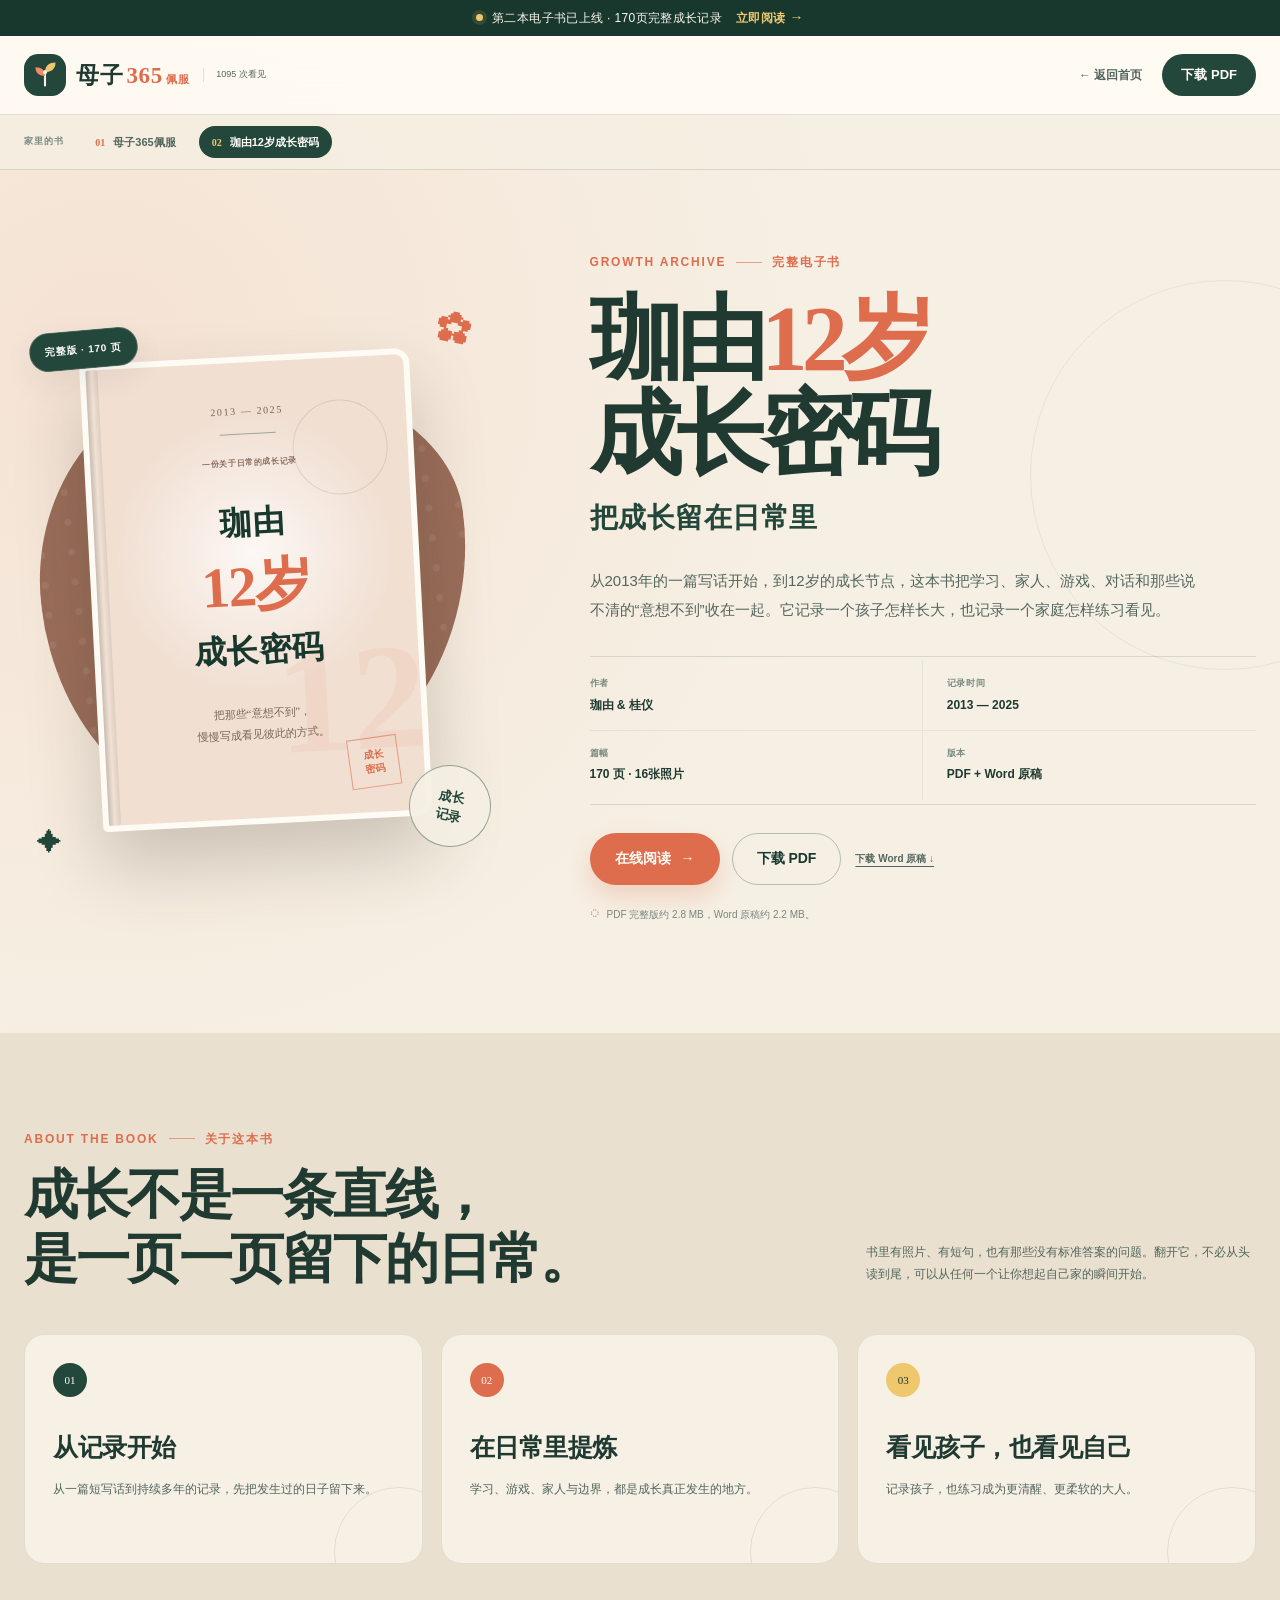
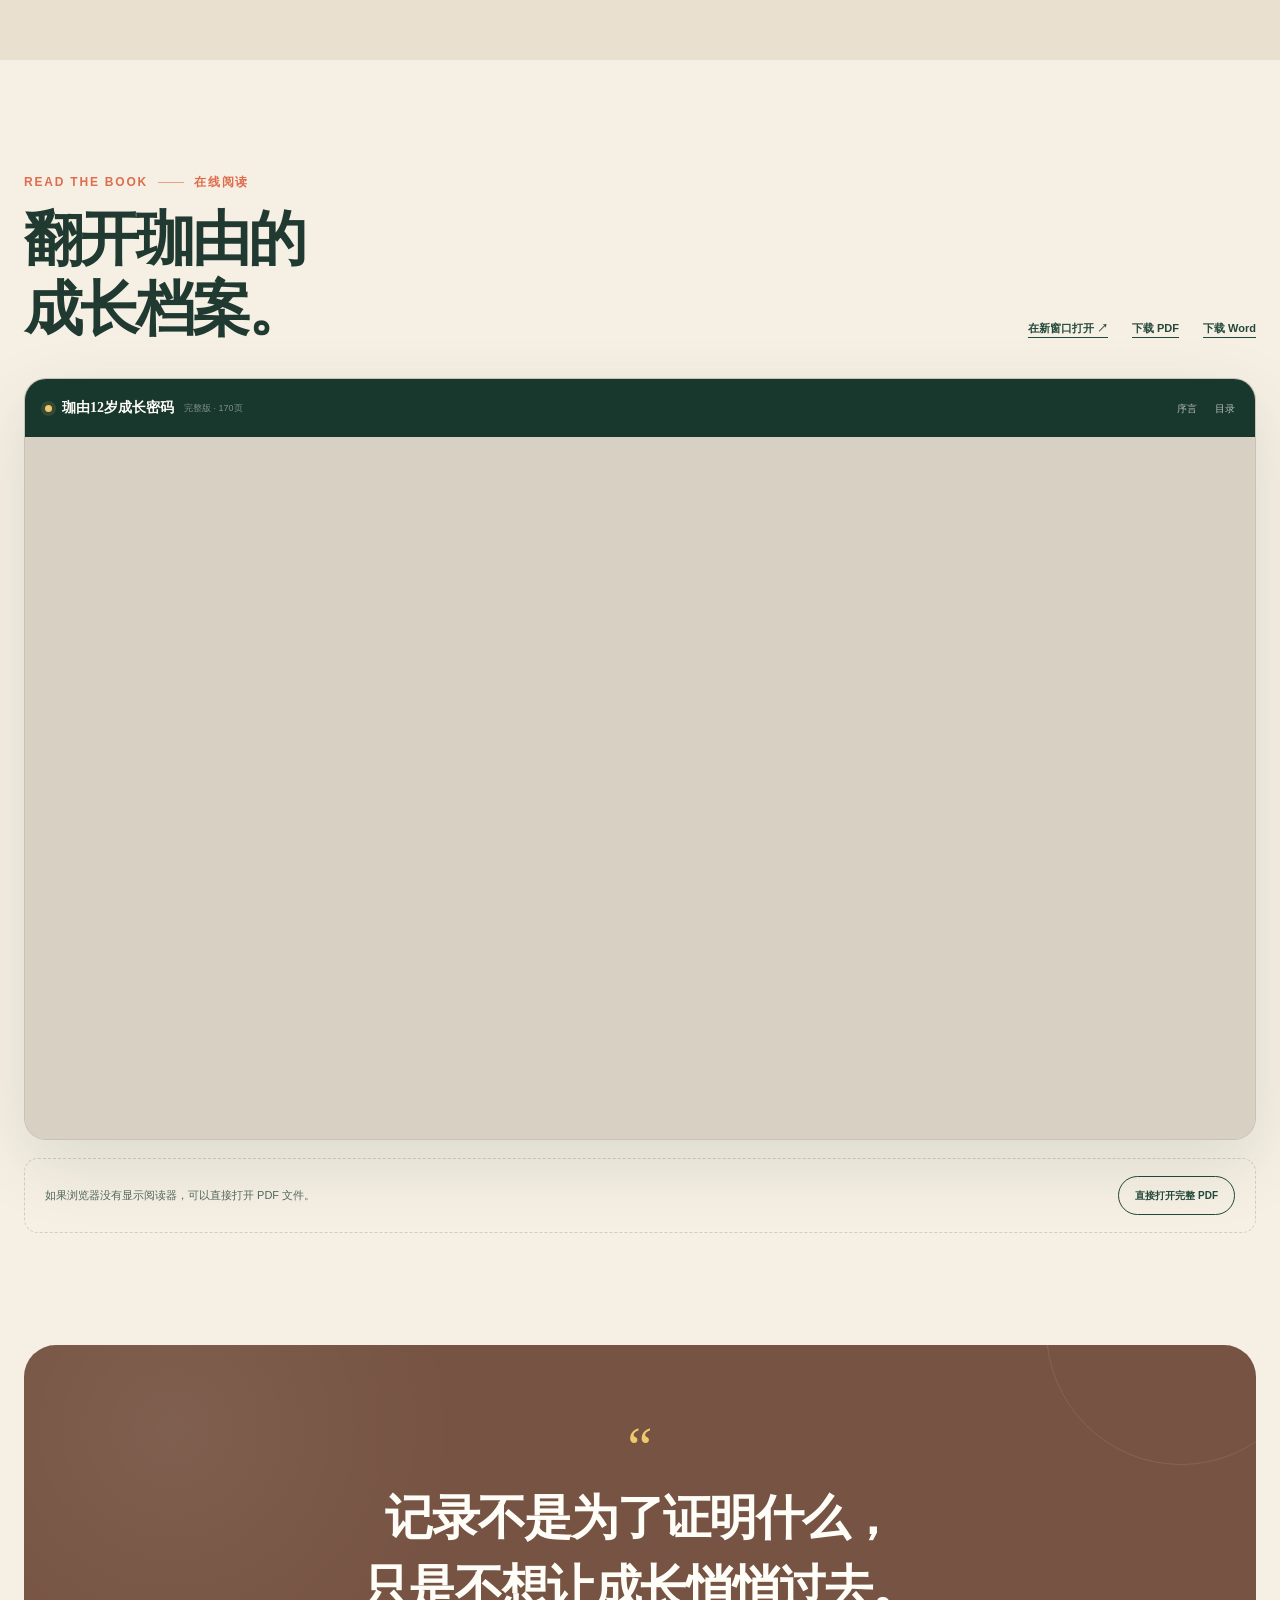
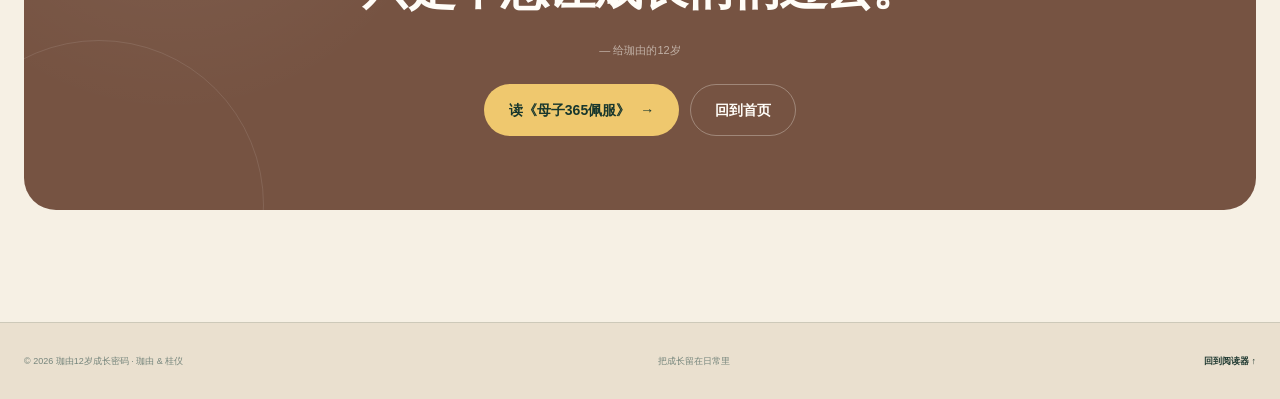
==== book-12.html @ c8a76bdb "Deploy parent-child site with external assets" ====
<!doctype html>
<html lang="zh-CN">
<head>
  <meta charset="utf-8">
  <meta name="viewport" content="width=device-width, initial-scale=1">
  <meta name="description" content="在线阅读《珈由12岁成长密码》完整电子书：从2013年的一篇写话开始，记录学习、家人、游戏与一个孩子的成长。">
  <meta name="theme-color" content="#f5efe3">
  <meta property="og:title" content="珈由12岁成长密码｜在线阅读">
  <meta property="og:description" content="从一篇写话开始，把成长留在日常里。完整电子书在线阅读。">
  <meta property="og:type" content="book">
  <meta property="og:image" content="https://guiyi-jiayou.github.io/muzi-365-assets/images/book-cover.png">
  <title>在线阅读｜珈由12岁成长密码</title>
  <link rel="icon" href="favicon.svg" type="image/svg+xml">
  <link rel="stylesheet" href="styles.css">
  <link rel="stylesheet" href="book.css">
  <link rel="stylesheet" href="book-12.css">
</head>
<body class="book-page growth-book-page">
  <a class="skip-link" href="#reader">跳到电子书阅读器</a>

  <div class="announcement book-announcement">
    <p><span class="announcement-dot"></span> 第二本电子书已上线 · 170页完整成长记录</p>
    <a href="#reader">立即阅读 <span aria-hidden="true">→</span></a>
  </div>

  <header class="book-header">
    <div class="container book-header-inner">
      <a class="brand" href="index.html" aria-label="返回母子365佩服首页">
        <svg class="brand-mark" viewBox="0 0 44 44" aria-hidden="true">
          <rect width="44" height="44" rx="15" fill="#23473a"></rect>
          <path d="M22 33V18" fill="none" stroke="#f8f2e7" stroke-width="2.2" stroke-linecap="round"></path>
          <path d="M22 23c-7 0-10-3.8-10-9 6.3 0 10 2.8 10 9Z" fill="#ef8b68"></path>
          <path d="M22 19c.2-7 4.7-10 11-10 0 6.7-4.1 10-11 10Z" fill="#efc86e"></path>
          <circle cx="22" cy="19" r="2.1" fill="#f8f2e7"></circle>
        </svg>
        <span class="brand-name">母子<span class="brand-number">365</span><span>佩服</span></span>
        <span class="brand-sub">1095 次看见</span>
      </a>
      <div class="book-header-actions">
        <a class="book-back-link" href="index.html">← 返回首页</a>
        <a class="button button-small button-dark" href="https://guiyi-jiayou.github.io/muzi-365-assets/books/book-growth-code-12.pdf" download>下载 PDF</a>
      </div>
    </div>
  </header>

  <nav class="book-switcher" aria-label="电子书列表">
    <div class="container book-switcher-inner">
      <span class="book-switcher-label">家里的书</span>
      <a href="book.html">
        <span>01</span> 母子365佩服
      </a>
      <a href="book-12.html" class="is-current" aria-current="page">
        <span>02</span> 珈由12岁成长密码
      </a>
    </div>
  </nav>

  <main>
    <section class="book-hero growth-hero">
      <div class="container book-hero-grid">
        <div class="book-cover-stage">
          <div class="book-cover-aura" aria-hidden="true"></div>
          <div class="book-cover-card growth-cover">
            <span class="book-cover-spine" aria-hidden="true"></span>
            <div class="growth-cover-inner">
              <p class="growth-cover-era">2013 — 2025</p>
              <span class="growth-cover-rule"></span>
              <p class="growth-cover-kicker">一份关于日常的成长记录</p>
              <h2>珈由<br><strong>12岁</strong><br>成长密码</h2>
              <p class="growth-cover-note">把那些“意想不到”，<br>慢慢写成看见彼此的方式。</p>
              <span class="growth-cover-seal">成长<br>密码</span>
            </div>
          </div>
          <span class="book-edition-badge">完整版 · 170 页</span>
          <span class="book-stamp" aria-hidden="true">成长<br>记录</span>
          <span class="book-doodle book-doodle-one" aria-hidden="true">✿</span>
          <span class="book-doodle book-doodle-two" aria-hidden="true">✦</span>
        </div>

        <div class="book-intro">
          <p class="eyebrow">GROWTH ARCHIVE <span></span> 完整电子书</p>
          <h1>珈由<span>12岁</span><br>成长密码</h1>
          <p class="book-subtitle">把成长留在日常里</p>
          <p class="book-lead">从2013年的一篇写话开始，到12岁的成长节点，这本书把学习、家人、游戏、对话和那些说不清的“意想不到”收在一起。它记录一个孩子怎样长大，也记录一个家庭怎样练习看见。</p>

          <dl class="book-facts">
            <div>
              <dt>作者</dt>
              <dd>珈由 &amp; 桂仪</dd>
            </div>
            <div>
              <dt>记录时间</dt>
              <dd>2013 — 2025</dd>
            </div>
            <div>
              <dt>篇幅</dt>
              <dd>170 页 · 16张照片</dd>
            </div>
            <div>
              <dt>版本</dt>
              <dd>PDF + Word 原稿</dd>
            </div>
          </dl>

          <div class="book-actions">
            <a class="button button-primary" href="#reader">在线阅读 <span aria-hidden="true">→</span></a>
            <a class="button button-ghost" href="https://guiyi-jiayou.github.io/muzi-365-assets/books/book-growth-code-12.pdf" download>下载 PDF</a>
            <a class="growth-word-link" href="https://guiyi-jiayou.github.io/muzi-365-assets/books/book-growth-code-12.docx" download>下载 Word 原稿 ↓</a>
          </div>
          <p class="book-tip"><span aria-hidden="true">◌</span> PDF 完整版约 2.8 MB，Word 原稿约 2.2 MB。</p>
        </div>
      </div>
    </section>

    <section class="growth-about">
      <div class="container">
        <div class="book-section-heading">
          <div>
            <p class="eyebrow">ABOUT THE BOOK <span></span> 关于这本书</p>
            <h2>成长不是一条直线，<br>是一页一页留下的日常。</h2>
          </div>
          <p>书里有照片、有短句，也有那些没有标准答案的问题。翻开它，不必从头读到尾，可以从任何一个让你想起自己家的瞬间开始。</p>
        </div>

        <div class="growth-theme-grid">
          <article class="growth-theme-card">
            <span>01</span>
            <h3>从记录开始</h3>
            <p>从一篇短写话到持续多年的记录，先把发生过的日子留下来。</p>
          </article>
          <article class="growth-theme-card">
            <span>02</span>
            <h3>在日常里提炼</h3>
            <p>学习、游戏、家人与边界，都是成长真正发生的地方。</p>
          </article>
          <article class="growth-theme-card">
            <span>03</span>
            <h3>看见孩子，也看见自己</h3>
            <p>记录孩子，也练习成为更清醒、更柔软的大人。</p>
          </article>
        </div>
      </div>
    </section>

    <section class="reader-section" id="reader">
      <div class="container">
        <div class="reader-heading">
          <div>
            <p class="eyebrow">READ THE BOOK <span></span> 在线阅读</p>
            <h2>翻开珈由的<br>成长档案。</h2>
          </div>
          <div class="reader-actions">
            <a href="https://guiyi-jiayou.github.io/muzi-365-assets/books/book-growth-code-12.pdf#page=1" target="_blank" rel="noopener">在新窗口打开 ↗</a>
            <a href="https://guiyi-jiayou.github.io/muzi-365-assets/books/book-growth-code-12.pdf" download>下载 PDF</a>
            <a href="https://guiyi-jiayou.github.io/muzi-365-assets/books/book-growth-code-12.docx" download>下载 Word</a>
          </div>
        </div>

        <div class="pdf-reader">
          <div class="pdf-toolbar">
            <div>
              <span class="pdf-status-dot"></span>
              <strong>珈由12岁成长密码</strong>
              <span>完整版 · 170页</span>
            </div>
            <div class="pdf-toolbar-links">
              <a href="https://guiyi-jiayou.github.io/muzi-365-assets/books/book-growth-code-12.pdf#page=9" target="_blank" rel="noopener">序言</a>
              <a href="https://guiyi-jiayou.github.io/muzi-365-assets/books/book-growth-code-12.pdf#page=10" target="_blank" rel="noopener">目录</a>
            </div>
          </div>
          <div class="pdf-frame-wrap">
            <iframe src="https://guiyi-jiayou.github.io/muzi-365-assets/books/book-growth-code-12.pdf#view=FitH&page=1" title="《珈由12岁成长密码》PDF 在线阅读器" loading="eager"></iframe>
          </div>
        </div>

        <div class="reader-fallback">
          <p>如果浏览器没有显示阅读器，可以直接打开 PDF 文件。</p>
          <a class="button button-outline" href="https://guiyi-jiayou.github.io/muzi-365-assets/books/book-growth-code-12.pdf" target="_blank" rel="noopener">直接打开完整 PDF</a>
        </div>
      </div>
    </section>

    <section class="book-closing growth-closing">
      <div class="container book-closing-inner">
        <span class="closing-quote" aria-hidden="true">“</span>
        <blockquote>记录不是为了证明什么，<br>只是不想让成长悄悄过去。</blockquote>
        <p>— 给珈由的12岁</p>
        <div class="growth-closing-actions">
          <a class="button button-coral" href="book.html">读《母子365佩服》 <span aria-hidden="true">→</span></a>
          <a class="button growth-outline-button" href="index.html">回到首页</a>
        </div>
      </div>
    </section>
  </main>

  <footer class="book-footer">
    <div class="container book-footer-inner">
      <p>© 2026 珈由12岁成长密码 · 珈由 &amp; 桂仪</p>
      <p>把成长留在日常里</p>
      <a href="#reader">回到阅读器 ↑</a>
    </div>
  </footer>
</body>
</html>
---- styles.css ----
/* =========================================================
   母子365佩服 · Styles
   A warm editorial parent-child website
   ========================================================= */

:root {
  --cream: #f6f0e4;
  --cream-deep: #eee4d2;
  --paper: #fffdf8;
  --ink: #203a32;
  --ink-soft: #52665e;
  --green: #23473a;
  --green-dark: #18372d;
  --green-light: #dce9dd;
  --coral: #ef8b68;
  --coral-deep: #de6d4e;
  --yellow: #efc86e;
  --yellow-light: #f7e9ba;
  --line: rgba(32, 58, 50, 0.14);
  --white-line: rgba(255, 253, 248, 0.18);
  --shadow-sm: 0 10px 30px rgba(45, 56, 45, 0.08);
  --shadow-md: 0 24px 70px rgba(34, 54, 44, 0.14);
  --shadow-lg: 0 36px 100px rgba(25, 42, 34, 0.22);
  --serif: "Iowan Old Style", "Baskerville", "Songti SC", "STSong", "SimSun", serif;
  --sans: "Avenir Next", "PingFang SC", "Microsoft YaHei", "Noto Sans SC", sans-serif;
  --radius-sm: 14px;
  --radius-md: 24px;
  --radius-lg: 36px;
  --container: 1240px;
}

*,
*::before,
*::after {
  box-sizing: border-box;
}

html {
  scroll-behavior: smooth;
  scroll-padding-top: 100px;
}

body {
  margin: 0;
  background: var(--cream);
  color: var(--ink);
  font-family: var(--sans);
  font-size: 16px;
  line-height: 1.7;
  -webkit-font-smoothing: antialiased;
  text-rendering: optimizeLegibility;
  overflow-x: hidden;
}

body.modal-open,
body.drawer-open {
  overflow: hidden;
}

img {
  display: block;
  max-width: 100%;
}

button,
input,
select {
  font: inherit;
}

button,
a {
  -webkit-tap-highlight-color: transparent;
}

button {
  color: inherit;
}

a {
  color: inherit;
}

p,
h1,
h2,
h3,
h4,
figure {
  margin: 0;
}

button {
  border: 0;
  background: none;
  cursor: pointer;
}

input,
select {
  color: var(--ink);
}

::selection {
  color: var(--paper);
  background: var(--coral-deep);
}

:focus-visible {
  outline: 3px solid var(--coral);
  outline-offset: 4px;
}

.container {
  width: min(calc(100% - 48px), var(--container));
  margin-inline: auto;
}

.icon-sprite {
  position: absolute;
  width: 0;
  height: 0;
  overflow: hidden;
}

.icon {
  width: 1.15em;
  height: 1.15em;
  fill: none;
  stroke: currentColor;
  stroke-width: 1.8;
  stroke-linecap: round;
  stroke-linejoin: round;
  flex: none;
}

.skip-link {
  position: fixed;
  top: 12px;
  left: 12px;
  z-index: 10000;
  padding: 10px 18px;
  border-radius: 999px;
  color: var(--paper);
  background: var(--green-dark);
  transform: translateY(-160%);
  transition: transform 180ms ease;
}

.skip-link:focus {
  transform: translateY(0);
}

.eyebrow {
  display: flex;
  align-items: center;
  gap: 10px;
  color: var(--coral-deep);
  font-size: 12px;
  font-weight: 800;
  letter-spacing: 0.15em;
  text-transform: uppercase;
}

.eyebrow > span {
  width: 26px;
  height: 1px;
  background: currentColor;
  opacity: 0.6;
}

.eyebrow-light {
  color: var(--yellow);
}

.button {
  display: inline-flex;
  align-items: center;
  justify-content: center;
  gap: 10px;
  min-height: 52px;
  padding: 0 24px;
  border: 1px solid transparent;
  border-radius: 999px;
  font-size: 14px;
  font-weight: 700;
  line-height: 1.2;
  text-decoration: none;
  transition:
    transform 180ms ease,
    background 180ms ease,
    color 180ms ease,
    border-color 180ms ease,
    box-shadow 180ms ease;
}

.button:hover {
  transform: translateY(-2px);
}

.button .icon {
  transition: transform 180ms ease;
}

.button:hover .icon {
  transform: translateX(3px);
}

.button-primary {
  color: var(--paper);
  background: var(--coral-deep);
  box-shadow: 0 12px 24px rgba(222, 109, 78, 0.23);
}

.button-primary:hover {
  background: #d46243;
  box-shadow: 0 16px 30px rgba(222, 109, 78, 0.3);
}

.button-dark {
  color: var(--paper);
  background: var(--green);
}

.button-dark:hover {
  background: var(--green-dark);
}

.button-coral {
  color: var(--green-dark);
  background: var(--yellow);
}

.button-coral:hover {
  background: #f5d580;
}

.button-ghost {
  color: var(--green-dark);
  border-color: rgba(35, 71, 58, 0.3);
  background: transparent;
}

.button-ghost:hover {
  border-color: var(--green);
  background: rgba(255, 255, 255, 0.35);
}

.button-outline {
  color: var(--green);
  border-color: var(--green);
  background: transparent;
}

.button-outline:hover {
  color: var(--paper);
  background: var(--green);
}

.button-small {
  min-height: 42px;
  padding-inline: 18px;
  font-size: 13px;
}

.icon-button {
  display: inline-grid;
  place-items: center;
  width: 42px;
  height: 42px;
  border-radius: 50%;
  color: var(--ink);
  background: rgba(32, 58, 50, 0.06);
  transition:
    background 160ms ease,
    transform 160ms ease;
}

.icon-button:hover {
  background: rgba(32, 58, 50, 0.12);
  transform: rotate(4deg);
}

/* Annoncement & header */

.announcement {
  position: relative;
  z-index: 60;
  display: flex;
  align-items: center;
  justify-content: center;
  min-height: 36px;
  padding: 6px 52px;
  color: #fbf7ee;
  background: var(--green-dark);
  font-size: 12px;
  letter-spacing: 0.03em;
  text-align: center;
}

.announcement p {
  display: flex;
  align-items: center;
  gap: 9px;
}

.announcement-dot {
  display: inline-block;
  width: 7px;
  height: 7px;
  border-radius: 50%;
  background: var(--yellow);
  box-shadow: 0 0 0 4px rgba(239, 200, 110, 0.13);
}

.announcement a {
  display: inline-flex;
  align-items: center;
  gap: 4px;
  margin-left: 14px;
  color: var(--yellow);
  font-weight: 700;
  text-decoration: none;
}

.announcement a .icon {
  width: 13px;
  height: 13px;
}

.announcement-close {
  position: absolute;
  right: 18px;
  top: 50%;
  display: grid;
  place-items: center;
  width: 24px;
  height: 24px;
  color: rgba(255, 255, 255, 0.6);
  transform: translateY(-50%);
}

.announcement-close:hover {
  color: var(--paper);
}

.announcement-close .icon {
  width: 16px;
  height: 16px;
}

.site-header {
  position: sticky;
  top: 0;
  z-index: 50;
  border-bottom: 1px solid transparent;
  background: rgba(246, 240, 228, 0.86);
  backdrop-filter: blur(18px);
  -webkit-backdrop-filter: blur(18px);
  transition:
    border-color 180ms ease,
    box-shadow 180ms ease,
    background 180ms ease;
}

.site-header.is-scrolled {
  border-color: var(--line);
  background: rgba(255, 251, 244, 0.94);
  box-shadow: 0 8px 30px rgba(38, 54, 45, 0.06);
}

.header-inner {
  display: flex;
  align-items: center;
  gap: 38px;
  min-height: 78px;
}

.brand {
  display: inline-flex;
  align-items: center;
  flex: none;
  gap: 10px;
  text-decoration: none;
}

.brand-mark {
  width: 42px;
  height: 42px;
  flex: none;
}

.brand-name {
  display: flex;
  align-items: baseline;
  gap: 3px;
  color: var(--ink);
  font-family: var(--serif);
  font-size: 23px;
  font-weight: 800;
  letter-spacing: 0.03em;
  line-height: 1;
}

.brand-name span {
  color: var(--coral-deep);
  font-family: var(--sans);
  font-size: 11px;
  font-weight: 700;
  letter-spacing: 0.06em;
}

.brand-name .brand-number {
  color: var(--coral-deep);
  font-family: var(--serif);
  font-size: inherit;
  font-weight: inherit;
  letter-spacing: inherit;
}

.brand-sub {
  max-width: 72px;
  margin-left: 4px;
  padding-left: 12px;
  border-left: 1px solid var(--line);
  color: var(--ink-soft);
  font-size: 9px;
  line-height: 1.45;
}

.main-nav {
  display: flex;
  align-items: center;
  gap: clamp(20px, 2.5vw, 38px);
  margin-inline: auto;
}

.nav-link {
  position: relative;
  padding: 29px 0 27px;
  color: #455d54;
  font-size: 14px;
  font-weight: 600;
  text-decoration: none;
  transition: color 160ms ease;
}

.nav-link::after {
  content: "";
  position: absolute;
  left: 50%;
  bottom: 19px;
  width: 18px;
  height: 2px;
  border-radius: 99px;
  background: var(--coral-deep);
  transform: translateX(-50%) scaleX(0);
  transition: transform 180ms ease;
}

.nav-link:hover,
.nav-link.is-active {
  color: var(--ink);
}

.nav-link:hover::after,
.nav-link.is-active::after {
  transform: translateX(-50%) scaleX(1);
}

.header-actions {
  display: flex;
  align-items: center;
  gap: 12px;
}

.favorites-trigger {
  display: inline-flex;
  align-items: center;
  gap: 7px;
  min-height: 42px;
  padding: 0 12px;
  border-radius: 999px;
  color: var(--ink-soft);
  font-size: 13px;
  font-weight: 700;
  transition:
    color 160ms ease,
    background 160ms ease;
}

.favorites-trigger:hover {
  color: var(--coral-deep);
  background: rgba(239, 139, 104, 0.12);
}

.favorites-trigger .icon {
  width: 18px;
  height: 18px;
}

.favorites-count {
  display: grid;
  place-items: center;
  min-width: 20px;
  height: 20px;
  padding-inline: 5px;
  border-radius: 99px;
  color: var(--paper);
  background: var(--coral-deep);
  font-size: 10px;
}

.menu-toggle {
  display: none;
  align-items: center;
  justify-content: center;
  width: 42px;
  height: 42px;
  border-radius: 50%;
  background: rgba(32, 58, 50, 0.06);
}

.menu-toggle .icon {
  width: 22px;
  height: 22px;
}

.menu-toggle .close-icon {
  display: none;
}

.menu-toggle[aria-expanded="true"] .menu-icon {
  display: none;
}

.menu-toggle[aria-expanded="true"] .close-icon {
  display: block;
}

/* Hero */

.hero {
  position: relative;
  overflow: hidden;
  padding: 46px 0 0;
  background:
    radial-gradient(circle at 8% 23%, rgba(239, 200, 110, 0.15), transparent 21%),
    radial-gradient(circle at 90% 10%, rgba(216, 230, 217, 0.5), transparent 28%),
    var(--cream);
}

.hero::before {
  content: "";
  position: absolute;
  left: -110px;
  bottom: 50px;
  width: 280px;
  height: 280px;
  border: 1px solid rgba(35, 71, 58, 0.1);
  border-radius: 50%;
}

.hero::after {
  content: "";
  position: absolute;
  left: -40px;
  bottom: 120px;
  width: 140px;
  height: 140px;
  border: 1px solid rgba(35, 71, 58, 0.1);
  border-radius: 50%;
}

.hero-noise {
  position: absolute;
  inset: 0;
  pointer-events: none;
  opacity: 0.35;
  background-image: url("data:image/svg+xml,%3Csvg viewBox='0 0 180 180' xmlns='http://www.w3.org/2000/svg'%3E%3Cfilter id='n'%3E%3CfeTurbulence type='fractalNoise' baseFrequency='.85' numOctaves='2' stitchTiles='stitch'/%3E%3C/filter%3E%3Crect width='100%25' height='100%25' filter='url(%23n)' opacity='.055'/%3E%3C/svg%3E");
}

.hero-inner {
  position: relative;
  z-index: 1;
  display: grid;
  grid-template-columns: minmax(0, 0.98fr) minmax(440px, 0.82fr);
  gap: clamp(30px, 5vw, 76px);
  align-items: center;
  min-height: 640px;
  padding-bottom: 68px;
}

.hero-copy {
  max-width: 680px;
  padding-top: 20px;
}

.hero-eyebrow {
  margin-bottom: 26px;
  color: var(--green);
  font-size: 11px;
  letter-spacing: 0.12em;
}

.eyebrow-dot {
  position: relative;
  width: 8px;
  height: 8px;
  border-radius: 50%;
  background: var(--coral-deep);
}

.eyebrow-dot::after {
  content: "";
  position: absolute;
  inset: -4px;
  border: 1px solid rgba(239, 139, 104, 0.45);
  border-radius: 50%;
  animation: softPulse 2.4s ease-in-out infinite;
}

@keyframes softPulse {
  0%,
  100% {
    opacity: 0.8;
    transform: scale(0.85);
  }
  50% {
    opacity: 0.2;
    transform: scale(1.25);
  }
}

.hero h1 {
  max-width: 700px;
  font-family: var(--serif);
  font-size: clamp(54px, 5.35vw, 80px);
  font-weight: 700;
  letter-spacing: -0.055em;
  line-height: 1.12;
}

.marker-text {
  position: relative;
  display: inline-block;
  color: var(--green);
  white-space: nowrap;
}

.marker-text::before {
  content: "";
  position: absolute;
  z-index: -1;
  left: -2%;
  right: -2%;
  bottom: 6%;
  height: 28%;
  border-radius: 50%;
  background: var(--yellow);
  transform: rotate(-1.5deg);
  opacity: 0.78;
}

.marker-text svg {
  position: absolute;
  left: 2%;
  right: 2%;
  bottom: -8px;
  width: 96%;
  height: 18px;
  overflow: visible;
}

.marker-text svg path {
  fill: none;
  stroke: var(--coral-deep);
  stroke-width: 2.3;
  stroke-linecap: round;
}

.hero-lead {
  max-width: 540px;
  margin-top: 28px;
  color: var(--ink-soft);
  font-size: 17px;
  line-height: 1.85;
}

.hero-actions {
  display: flex;
  align-items: center;
  flex-wrap: wrap;
  gap: 24px;
  margin-top: 34px;
}

.text-button {
  display: inline-flex;
  align-items: center;
  gap: 11px;
  padding: 6px 4px;
  color: var(--green);
  font-size: 14px;
  font-weight: 700;
}

.play-dot {
  display: grid;
  place-items: center;
  width: 38px;
  height: 38px;
  border: 1px solid rgba(35, 71, 58, 0.24);
  border-radius: 50%;
  transition:
    background 180ms ease,
    color 180ms ease,
    transform 180ms ease;
}

.text-button:hover .play-dot {
  color: var(--paper);
  background: var(--green);
  transform: rotate(-8deg);
}

.play-dot .icon {
  width: 17px;
  height: 17px;
}

.hero-proof {
  display: flex;
  align-items: center;
  gap: 15px;
  margin-top: 44px;
}

.avatar-stack {
  display: flex;
}

.avatar {
  display: grid;
  place-items: center;
  width: 38px;
  height: 38px;
  margin-left: -9px;
  border: 3px solid var(--cream);
  border-radius: 50%;
  color: var(--paper);
  font-size: 11px;
  font-weight: 800;
}

.avatar:first-child {
  margin-left: 0;
}

.avatar-one {
  background: #b2684f;
}

.avatar-two {
  background: #527363;
}

.avatar-three {
  background: #87644f;
}

.avatar-four {
  color: var(--green);
  background: var(--yellow);
}

.proof-stat {
  display: flex;
  align-items: center;
  gap: 8px;
  color: var(--coral-deep);
  font-size: 10px;
  letter-spacing: 0.08em;
  line-height: 1.3;
}

.proof-stat strong {
  color: var(--ink);
  font-size: 12px;
  letter-spacing: 0;
}

.hero-proof p {
  margin-top: 2px;
  color: var(--ink-soft);
  font-size: 11px;
}

.hero-visual {
  position: relative;
  min-height: 590px;
}

.hero-shape-main {
  position: absolute;
  top: 10px;
  right: -20px;
  width: 94%;
  height: 91%;
  border-radius: 49% 51% 34% 66% / 44% 44% 56% 56%;
  background:
    radial-gradient(circle at 25% 20%, rgba(255, 255, 255, 0.08) 0 3px, transparent 4px) 0 0 / 34px 34px,
    linear-gradient(135deg, #2f5a4a 0%, #1d4034 100%);
  transform: rotate(5deg);
  box-shadow: 0 34px 70px rgba(31, 64, 52, 0.18);
}

.hero-shape-dot {
  position: absolute;
  right: -34px;
  bottom: 42px;
  width: 110px;
  height: 110px;
  border-radius: 50%;
  background: var(--yellow);
  opacity: 0.78;
}

.hero-photo-wrap {
  position: absolute;
  top: 54px;
  right: 24px;
  width: 77%;
  height: 70%;
  margin: 0;
  border: 10px solid rgba(255, 251, 242, 0.95);
  border-radius: 49% 49% 28px 28px;
  overflow: hidden;
  box-shadow: var(--shadow-md);
  transform: rotate(-2.5deg);
}

.hero-photo {
  width: 100%;
  height: 100%;
  object-fit: cover;
  object-position: 51% center;
  transition: transform 700ms cubic-bezier(0.2, 0.8, 0.2, 1);
}

.hero-photo-wrap:hover .hero-photo {
  transform: scale(1.035);
}

.hero-photo-wrap figcaption {
  position: absolute;
  right: 18px;
  bottom: 15px;
  padding: 5px 10px;
  border-radius: 99px;
  color: var(--paper);
  background: rgba(24, 55, 45, 0.68);
  font-size: 10px;
  letter-spacing: 0.08em;
  backdrop-filter: blur(5px);
}

.floating-card {
  position: absolute;
  z-index: 3;
  display: flex;
  align-items: center;
  gap: 12px;
  padding: 14px 17px;
  border: 1px solid rgba(32, 58, 50, 0.08);
  border-radius: 16px;
  background: rgba(255, 253, 248, 0.95);
  box-shadow: 0 14px 35px rgba(29, 52, 43, 0.14);
  backdrop-filter: blur(10px);
  animation: cardFloat 5s ease-in-out infinite;
}

.floating-card[href] {
  color: inherit;
  text-decoration: none;
}

.floating-card strong {
  display: block;
  color: var(--ink);
  font-size: 12px;
  line-height: 1.35;
}

.floating-card p {
  color: var(--ink-soft);
  font-size: 10px;
  line-height: 1.5;
}

.floating-card-top {
  top: 20px;
  left: -12px;
  transform: rotate(-3deg);
}

.floating-card-bottom {
  right: -22px;
  bottom: 54px;
  animation-delay: -2s;
}

.floating-card-icon {
  display: grid;
  place-items: center;
  width: 42px;
  height: 42px;
  flex: none;
  border-radius: 50%;
  color: var(--green);
  background: var(--yellow-light);
  font-size: 19px;
}

.mini-calendar {
  display: flex;
  flex-direction: column;
  align-items: center;
  justify-content: center;
  width: 47px;
  height: 52px;
  flex: none;
  border-radius: 10px;
  color: var(--paper);
  background: var(--coral-deep);
  line-height: 1;
}

.mini-calendar span {
  font-size: 8px;
  letter-spacing: 0.08em;
  opacity: 0.8;
}

.mini-calendar strong {
  margin-top: 4px;
  color: var(--paper);
  font-family: var(--serif);
  font-size: 22px;
}

.mini-book {
  width: 42px;
  height: 54px;
  flex: none;
  border: 1px solid rgba(35, 71, 58, 0.12);
  border-radius: 3px 7px 7px 3px;
  object-fit: cover;
  box-shadow: 3px 4px 0 rgba(35, 71, 58, 0.1);
}

@keyframes cardFloat {
  0%,
  100% {
    translate: 0 0;
  }
  50% {
    translate: 0 -8px;
  }
}

.hero-sticker {
  position: absolute;
  left: -22px;
  bottom: 108px;
  z-index: 4;
  display: flex;
  align-items: center;
  gap: 5px;
  padding: 9px 13px;
  border: 1px solid var(--green);
  border-radius: 99px;
  color: var(--green);
  background: var(--cream);
  font-size: 9px;
  font-weight: 800;
  letter-spacing: 0.06em;
  transform: rotate(-8deg);
}

.hero-sticker .icon {
  width: 12px;
  height: 12px;
}

.hero-squiggle {
  position: absolute;
  top: -10px;
  right: 16px;
  z-index: 4;
  width: 140px;
  fill: none;
  stroke: var(--coral);
  stroke-width: 2;
  stroke-linecap: round;
  opacity: 0.8;
}

.hero-flower {
  position: absolute;
  right: 16px;
  bottom: 182px;
  width: 52px;
  height: 52px;
  transform: rotate(14deg);
}

.hero-flower i {
  position: absolute;
  top: 15px;
  left: 19px;
  width: 16px;
  height: 24px;
  border-radius: 60% 60% 45% 45%;
  background: var(--coral);
  transform-origin: 50% 100%;
}

.hero-flower i:nth-child(1) {
  transform: rotate(0deg) translateY(-15px);
}

.hero-flower i:nth-child(2) {
  transform: rotate(90deg) translateY(-15px);
}

.hero-flower i:nth-child(3) {
  transform: rotate(180deg) translateY(-15px);
}

.hero-flower i:nth-child(4) {
  transform: rotate(270deg) translateY(-15px);
}

.hero-flower b {
  position: absolute;
  top: 20px;
  left: 20px;
  width: 13px;
  height: 13px;
  border: 3px solid var(--green);
  border-radius: 50%;
  background: var(--yellow);
}

.planner {
  position: relative;
  z-index: 5;
  display: grid;
  grid-template-columns: 1.38fr 1.05fr 0.75fr 0.75fr auto;
  align-items: center;
  gap: 0;
  min-height: 94px;
  padding: 14px 16px 14px 24px;
  border: 1px solid rgba(32, 58, 50, 0.09);
  border-radius: 22px;
  background: var(--paper);
  box-shadow: 0 20px 60px rgba(39, 57, 47, 0.13);
}

.planner-title {
  display: flex;
  align-items: center;
  gap: 13px;
  padding-right: 18px;
}

.planner-icon {
  display: grid;
  place-items: center;
  width: 42px;
  height: 42px;
  flex: none;
  border-radius: 13px;
  color: var(--paper);
  background: var(--green);
  transform: rotate(-3deg);
}

.planner-icon .icon {
  width: 20px;
  height: 20px;
}

.planner-title strong {
  display: block;
  color: var(--ink);
  font-family: var(--serif);
  font-size: 16px;
  line-height: 1.4;
}

.planner-title span:last-child {
  display: block;
  color: var(--ink-soft);
  font-size: 10px;
  line-height: 1.4;
}

.planner-field {
  display: flex;
  flex-direction: column;
  justify-content: center;
  min-height: 58px;
  padding: 0 20px;
  border-left: 1px solid var(--line);
}

.planner-field > span:first-child {
  color: #7b8b83;
  font-size: 9px;
  font-weight: 700;
  letter-spacing: 0.08em;
}

.input-shell,
.select-shell {
  position: relative;
  display: flex;
  align-items: center;
  gap: 7px;
  margin-top: 2px;
}

.input-shell .icon {
  width: 16px;
  height: 16px;
  color: var(--ink-soft);
}

.planner input,
.planner select {
  width: 100%;
  min-width: 0;
  padding: 0;
  border: 0;
  outline: 0;
  color: var(--ink);
  background: transparent;
  font-size: 13px;
  font-weight: 600;
  appearance: none;
}

.planner input::placeholder {
  color: #7e8f87;
  font-weight: 400;
}

.select-shell .icon {
  position: absolute;
  right: 0;
  width: 14px;
  height: 14px;
  pointer-events: none;
}

.planner select {
  padding-right: 20px;
  cursor: pointer;
}

.planner-submit {
  min-height: 58px;
  padding-inline: 23px;
  border-radius: 16px;
  white-space: nowrap;
}

/* Marquee */

.marquee {
  position: relative;
  z-index: 2;
  overflow: hidden;
  padding: 13px 0;
  color: var(--paper);
  background: var(--coral-deep);
  transform: rotate(-0.7deg) scale(1.01);
}

.marquee-track {
  display: flex;
  align-items: center;
  gap: 32px;
  width: max-content;
  animation: marquee 30s linear infinite;
  font-family: var(--serif);
  font-size: 13px;
  font-weight: 700;
  letter-spacing: 0.08em;
}

.marquee-track i {
  color: var(--yellow);
  font-style: normal;
  font-size: 11px;
}

@keyframes marquee {
  to {
    transform: translateX(-50%);
  }
}

/* Shared section styles */

.section {
  padding: 118px 0;
}

.section-heading {
  display: flex;
  align-items: flex-end;
  justify-content: space-between;
  gap: 50px;
  margin-bottom: 50px;
}

.section-heading .eyebrow {
  margin-bottom: 18px;
}

.section-heading h2 {
  max-width: 700px;
  font-family: var(--serif);
  font-size: clamp(38px, 4vw, 58px);
  font-weight: 700;
  letter-spacing: -0.045em;
  line-height: 1.2;
}

.split-heading {
  align-items: flex-end;
}

.heading-aside {
  display: flex;
  align-items: center;
  gap: 36px;
  max-width: 440px;
  padding-bottom: 8px;
}

.heading-aside > p {
  color: var(--ink-soft);
  font-size: 13px;
  line-height: 1.85;
}

.circle-link {
  display: flex;
  align-items: center;
  gap: 12px;
  flex: none;
  color: var(--green);
  font-size: 12px;
  font-weight: 800;
}

.circle-link .icon {
  width: 38px;
  height: 38px;
  padding: 10px;
  border: 1px solid rgba(35, 71, 58, 0.32);
  border-radius: 50%;
  transition:
    background 180ms ease,
    color 180ms ease,
    transform 180ms ease;
}

.circle-link:hover .icon {
  color: var(--paper);
  background: var(--green);
  transform: rotate(-15deg);
}

/* Activities */

.activities-section {
  position: relative;
  padding-top: 118px;
}

.filter-row {
  display: flex;
  align-items: center;
  justify-content: space-between;
  gap: 24px;
  margin-bottom: 28px;
  padding-bottom: 20px;
  border-bottom: 1px solid var(--line);
}

.filter-chips {
  display: flex;
  align-items: center;
  flex-wrap: wrap;
  gap: 8px;
}

.filter-chip {
  min-height: 37px;
  padding: 0 16px;
  border: 1px solid rgba(32, 58, 50, 0.14);
  border-radius: 999px;
  color: var(--ink-soft);
  background: transparent;
  font-size: 12px;
  font-weight: 650;
  transition:
    color 160ms ease,
    background 160ms ease,
    border-color 160ms ease;
}

.filter-chip:hover {
  color: var(--green);
  border-color: rgba(35, 71, 58, 0.4);
}

.filter-chip.is-active {
  color: var(--paper);
  border-color: var(--green);
  background: var(--green);
}

.results-summary {
  flex: none;
  color: var(--ink-soft);
  font-size: 12px;
}

.activity-grid {
  display: grid;
  grid-template-columns: repeat(3, minmax(0, 1fr));
  gap: 24px;
}

.activity-card {
  position: relative;
  overflow: hidden;
  border: 1px solid rgba(32, 58, 50, 0.09);
  border-radius: 20px;
  background: var(--paper);
  box-shadow: 0 8px 24px rgba(40, 59, 49, 0.04);
  transition:
    transform 260ms cubic-bezier(0.2, 0.8, 0.2, 1),
    box-shadow 260ms ease;
}

.activity-card:hover {
  box-shadow: 0 22px 50px rgba(37, 58, 47, 0.13);
  transform: translateY(-7px);
}

.card-media {
  position: relative;
  aspect-ratio: 1.38 / 1;
  overflow: hidden;
  background: var(--cream-deep);
}

.card-media::after {
  content: "";
  position: absolute;
  inset: 0;
  background: linear-gradient(to top, rgba(20, 35, 29, 0.24), transparent 45%);
  pointer-events: none;
}

.card-media img {
  width: 100%;
  height: 100%;
  object-fit: cover;
  transition: transform 600ms cubic-bezier(0.2, 0.8, 0.2, 1);
}

.activity-card:hover .card-media img {
  transform: scale(1.045);
}

.card-type {
  position: absolute;
  top: 14px;
  left: 14px;
  z-index: 2;
  padding: 6px 11px;
  border-radius: 99px;
  color: var(--ink);
  background: rgba(255, 251, 242, 0.9);
  font-size: 10px;
  font-weight: 800;
  letter-spacing: 0.05em;
  backdrop-filter: blur(8px);
}

.favorite-button {
  position: absolute;
  z-index: 3;
  top: 12px;
  right: 12px;
  display: grid;
  place-items: center;
  width: 38px;
  height: 38px;
  border-radius: 50%;
  color: var(--ink);
  background: rgba(255, 251, 242, 0.9);
  box-shadow: 0 4px 14px rgba(19, 37, 29, 0.1);
  backdrop-filter: blur(6px);
  transition:
    color 170ms ease,
    background 170ms ease,
    transform 170ms ease;
}

.favorite-button:hover {
  transform: scale(1.08);
}

.favorite-button .icon {
  width: 18px;
  height: 18px;
  transition: fill 170ms ease;
}

.favorite-button[aria-pressed="true"] {
  color: var(--paper);
  background: var(--coral-deep);
}

.favorite-button[aria-pressed="true"] .icon {
  fill: currentColor;
}

.card-date {
  position: absolute;
  z-index: 2;
  left: 14px;
  bottom: 12px;
  display: inline-flex;
  align-items: center;
  gap: 6px;
  padding: 5px 10px;
  border-radius: 99px;
  color: var(--paper);
  background: rgba(25, 49, 40, 0.68);
  font-size: 10px;
  backdrop-filter: blur(6px);
}

.card-date .icon {
  width: 13px;
  height: 13px;
}

.card-body {
  padding: 22px 22px 19px;
}

.card-meta-row {
  display: flex;
  align-items: center;
  justify-content: space-between;
  gap: 14px;
  margin-bottom: 11px;
  color: var(--ink-soft);
  font-size: 10px;
}

.card-meta-row span {
  display: inline-flex;
  align-items: center;
  gap: 5px;
}

.card-meta-row .icon {
  width: 13px;
  height: 13px;
}

.card-body h3 {
  color: var(--ink);
  font-family: var(--serif);
  font-size: 23px;
  font-weight: 700;
  letter-spacing: -0.025em;
  line-height: 1.35;
}

.card-body h3 button {
  padding: 0;
  color: inherit;
  font: inherit;
  text-align: left;
}

.card-body h3 button:hover {
  color: var(--coral-deep);
}

.card-description {
  margin-top: 10px;
  color: var(--ink-soft);
  font-size: 12px;
  line-height: 1.75;
}

.card-footer {
  display: flex;
  align-items: center;
  justify-content: space-between;
  gap: 14px;
  margin-top: 19px;
  padding-top: 15px;
  border-top: 1px dashed rgba(32, 58, 50, 0.16);
}

.card-price {
  font-size: 12px;
  font-weight: 800;
}

.card-price small {
  margin-left: 3px;
  color: var(--ink-soft);
  font-size: 9px;
  font-weight: 500;
}

.card-arrow {
  display: grid;
  place-items: center;
  width: 34px;
  height: 34px;
  border-radius: 50%;
  color: var(--green);
  background: var(--green-light);
  transition:
    color 180ms ease,
    background 180ms ease,
    transform 180ms ease;
}

.card-arrow:hover {
  color: var(--paper);
  background: var(--green);
  transform: rotate(-18deg);
}

.card-arrow .icon {
  width: 16px;
  height: 16px;
}

.empty-state {
  max-width: 560px;
  margin: 50px auto 0;
  padding: 48px 24px;
  border: 1px dashed rgba(32, 58, 50, 0.22);
  border-radius: 24px;
  text-align: center;
}

.empty-state > span {
  display: block;
  color: var(--coral-deep);
  font-family: var(--serif);
  font-size: 46px;
  line-height: 1;
}

.empty-state h3 {
  margin-top: 14px;
  font-family: var(--serif);
  font-size: 26px;
}

.empty-state p {
  margin: 8px 0 22px;
  color: var(--ink-soft);
  font-size: 13px;
}

/* Compass */

.compass-section {
  padding: 72px 0 126px;
}

.compass-panel {
  position: relative;
  display: grid;
  grid-template-columns: minmax(320px, 0.86fr) minmax(0, 1.14fr);
  gap: clamp(48px, 7vw, 100px);
  min-height: 690px;
  padding: 34px;
  overflow: hidden;
  border-radius: 34px;
  color: var(--paper);
  background:
    radial-gradient(circle at 76% 10%, rgba(239, 200, 110, 0.08), transparent 24%),
    linear-gradient(135deg, #244a3c 0%, #19382e 100%);
}

.compass-panel::after {
  content: "";
  position: absolute;
  right: -80px;
  bottom: -170px;
  width: 400px;
  height: 400px;
  border: 1px solid rgba(255, 255, 255, 0.1);
  border-radius: 50%;
}

.compass-photo {
  position: relative;
  min-height: 610px;
  overflow: hidden;
  border-radius: 22px;
}

.compass-photo::after {
  content: "";
  position: absolute;
  inset: 0;
  background: linear-gradient(to top, rgba(12, 33, 25, 0.72), transparent 60%);
}

.compass-photo img {
  width: 100%;
  height: 100%;
  object-fit: cover;
}

.compass-photo figcaption {
  position: absolute;
  z-index: 2;
  right: 24px;
  bottom: 28px;
  left: 24px;
  max-width: 300px;
  color: rgba(255, 253, 248, 0.95);
  font-family: var(--serif);
  font-size: 18px;
  line-height: 1.7;
}

.compass-photo figcaption span {
  display: block;
  height: 28px;
  margin-bottom: 2px;
  color: var(--yellow);
  font-family: var(--serif);
  font-size: 50px;
  line-height: 1;
}

.compass-copy {
  position: relative;
  z-index: 1;
  display: flex;
  flex-direction: column;
  justify-content: center;
  padding: 40px 30px 36px 0;
}

.compass-copy h2 {
  margin-top: 17px;
  font-family: var(--serif);
  font-size: clamp(48px, 5vw, 70px);
  font-weight: 700;
  letter-spacing: -0.05em;
  line-height: 1.12;
}

.compass-intro {
  max-width: 540px;
  margin-top: 22px;
  color: rgba(255, 253, 248, 0.68);
  font-size: 14px;
  line-height: 1.9;
}

.principle-list {
  margin-top: 38px;
  border-top: 1px solid var(--white-line);
}

.principle {
  display: grid;
  grid-template-columns: 42px 1fr 38px;
  align-items: center;
  gap: 18px;
  padding: 23px 0;
  border-bottom: 1px solid var(--white-line);
}

.principle-number {
  color: var(--yellow);
  font-family: var(--serif);
  font-size: 14px;
  font-weight: 700;
}

.principle h3 {
  margin-bottom: 5px;
  font-family: var(--serif);
  font-size: 20px;
  font-weight: 700;
}

.principle p {
  color: rgba(255, 253, 248, 0.58);
  font-size: 12px;
  line-height: 1.7;
}

.principle-icon {
  display: grid;
  place-items: center;
  width: 36px;
  height: 36px;
  border: 1px solid rgba(255, 255, 255, 0.22);
  border-radius: 50%;
  color: var(--yellow);
  font-family: var(--serif);
  font-size: 13px;
}

/* Spark */

.spark-section {
  padding-top: 0;
  padding-bottom: 126px;
}

.spark-panel {
  display: grid;
  grid-template-columns: minmax(360px, 0.92fr) minmax(0, 1.08fr);
  align-items: center;
  min-height: 622px;
  padding: clamp(42px, 6vw, 78px);
  overflow: hidden;
  border-radius: 34px;
  background:
    radial-gradient(circle at 6% 12%, rgba(255, 255, 255, 0.65), transparent 22%),
    var(--yellow-light);
}

.spark-visual {
  position: relative;
  min-height: 430px;
}

.spark-card {
  position: absolute;
  width: min(280px, 74%);
  aspect-ratio: 0.74;
  border-radius: 20px;
  box-shadow: 0 20px 48px rgba(44, 55, 40, 0.14);
}

.spark-card-back {
  top: 14px;
  left: 33px;
  display: flex;
  align-items: flex-end;
  padding: 22px;
  color: rgba(35, 71, 58, 0.2);
  background: var(--green-light);
  font-family: var(--serif);
  font-size: 58px;
  transform: rotate(-14deg);
}

.spark-card-mid {
  top: 38px;
  left: 103px;
  display: flex;
  align-items: flex-end;
  padding: 22px;
  color: rgba(255, 253, 248, 0.38);
  background: var(--coral);
  font-family: var(--serif);
  font-size: 58px;
  transform: rotate(7deg);
}

.spark-card-front {
  top: 24px;
  left: 66px;
  display: flex;
  flex-direction: column;
  align-items: flex-start;
  padding: 26px;
  color: var(--paper);
  background:
    linear-gradient(rgba(27, 57, 46, 0.84), rgba(27, 57, 46, 0.96)),
    url("https://guiyi-jiayou.github.io/muzi-365-assets/images/growth/image3.jpeg") center / cover;
  transform: rotate(-2.5deg);
  transition: transform 280ms ease;
}

.spark-card-front:hover {
  transform: rotate(0deg) translateY(-5px);
}

.spark-card-label {
  padding: 5px 10px;
  border: 1px solid rgba(255, 255, 255, 0.35);
  border-radius: 99px;
  font-size: 9px;
  letter-spacing: 0.08em;
}

.spark-card-symbol {
  margin: 27px 0 17px;
  color: var(--yellow);
  font-size: 32px;
}

.spark-card-front strong {
  font-family: var(--serif);
  font-size: 26px;
  font-weight: 700;
  line-height: 1.5;
}

.spark-card-front small {
  margin-top: auto;
  color: rgba(255, 255, 255, 0.45);
  font-size: 8px;
  letter-spacing: 0.17em;
}

.spark-loop {
  position: absolute;
  right: -20px;
  bottom: 12px;
  width: 125px;
  fill: none;
  stroke: var(--coral-deep);
  stroke-width: 1.5;
  stroke-linecap: round;
  transform: rotate(12deg);
}

.spark-star {
  position: absolute;
  color: var(--coral-deep);
  font-size: 24px;
}

.spark-star-one {
  top: -4px;
  right: 30px;
}

.spark-star-two {
  bottom: 35px;
  left: 12px;
  font-size: 15px;
}

.spark-copy {
  padding-left: 34px;
}

.spark-copy h2 {
  margin-top: 16px;
  font-family: var(--serif);
  font-size: clamp(42px, 4.5vw, 64px);
  font-weight: 700;
  letter-spacing: -0.05em;
  line-height: 1.15;
}

.spark-copy > p:not(.eyebrow):not(.spark-progress) {
  max-width: 560px;
  margin-top: 18px;
  color: var(--ink-soft);
  font-size: 14px;
  line-height: 1.85;
}

.spark-prompt {
  margin-top: 28px;
  padding: 20px 22px;
  border: 1px solid rgba(35, 71, 58, 0.13);
  border-radius: 16px;
  background: rgba(255, 253, 248, 0.55);
}

.spark-prompt-index,
.spark-prompt-tag {
  color: #7a7d5b;
  font-size: 9px;
  font-weight: 800;
  letter-spacing: 0.1em;
}

.spark-prompt p {
  margin: 8px 0 11px;
  color: var(--ink);
  font-family: var(--serif);
  font-size: 21px;
  font-weight: 700;
  line-height: 1.5;
}

.spark-actions {
  display: flex;
  flex-wrap: wrap;
  gap: 12px;
  margin-top: 22px;
}

.spark-progress {
  display: flex;
  align-items: center;
  gap: 12px;
  margin-top: 18px;
  color: #747961;
  font-size: 10px;
}

.spark-progress i {
  width: 30px;
  height: 1px;
  background: rgba(35, 71, 58, 0.3);
}

/* Journal */

.journal-section {
  padding-top: 0;
}

.journal-grid {
  display: grid;
  grid-template-columns: 1.14fr 0.86fr;
  gap: 24px;
}

.journal-feature {
  overflow: hidden;
  border-radius: 24px;
  background: var(--paper);
  box-shadow: var(--shadow-sm);
}

.journal-image-button {
  position: relative;
  display: block;
  width: 100%;
  aspect-ratio: 1.43 / 1;
  padding: 0;
  overflow: hidden;
  text-align: left;
}

.journal-image-button img {
  width: 100%;
  height: 100%;
  object-fit: cover;
  transition: transform 600ms cubic-bezier(0.2, 0.8, 0.2, 1);
}

.journal-image-button:hover img {
  transform: scale(1.035);
}

.journal-read {
  position: absolute;
  right: 22px;
  bottom: 22px;
  display: grid;
  place-items: center;
  width: 52px;
  height: 52px;
  border-radius: 50%;
  color: var(--paper);
  background: var(--coral-deep);
  transform: rotate(-18deg);
  transition: transform 220ms ease;
}

.journal-image-button:hover .journal-read {
  transform: rotate(0);
}

.journal-read .icon {
  width: 20px;
  height: 20px;
}

.journal-feature-copy {
  padding: 30px 32px 32px;
}

.article-meta {
  color: var(--coral-deep);
  font-size: 9px;
  font-weight: 800;
  letter-spacing: 0.12em;
  text-transform: uppercase;
}

.journal-feature h3 {
  margin-top: 10px;
  color: var(--ink);
  font-family: var(--serif);
  font-size: clamp(28px, 3vw, 38px);
  font-weight: 700;
  letter-spacing: -0.035em;
  line-height: 1.32;
}

.journal-feature h3 button {
  padding: 0;
  color: inherit;
  font: inherit;
  text-align: left;
}

.journal-feature h3 button:hover {
  color: var(--coral-deep);
}

.journal-feature-copy > p {
  max-width: 620px;
  margin-top: 13px;
  color: var(--ink-soft);
  font-size: 13px;
  line-height: 1.8;
}

.inline-link {
  display: inline-flex;
  align-items: center;
  gap: 7px;
  margin-top: 21px;
  padding: 0 0 4px;
  border-bottom: 1px solid currentColor;
  color: var(--green);
  font-size: 11px;
  font-weight: 800;
}

.inline-link .icon {
  width: 13px;
  height: 13px;
  transition: transform 180ms ease;
}

.inline-link:hover .icon {
  transform: translateX(4px);
}

.journal-side {
  display: grid;
  grid-template-rows: 1fr 1fr;
  gap: 24px;
}

.journal-card {
  position: relative;
  display: flex;
  flex-direction: column;
  min-height: 254px;
  padding: 27px 30px;
  overflow: hidden;
  border-radius: 24px;
}

.journal-card-green {
  color: var(--paper);
  background: var(--green);
}

.journal-card-coral {
  color: var(--green-dark);
  background: var(--coral);
}

.journal-card::after {
  content: "";
  position: absolute;
  right: -52px;
  bottom: -66px;
  width: 180px;
  height: 180px;
  border: 1px solid currentColor;
  border-radius: 50%;
  opacity: 0.12;
}

.journal-card-top {
  position: relative;
  z-index: 1;
  display: flex;
  align-items: center;
  justify-content: space-between;
  gap: 20px;
}

.article-number {
  font-family: var(--serif);
  font-size: 13px;
  font-weight: 700;
}

.journal-card .article-meta {
  color: inherit;
  opacity: 0.62;
}

.journal-card h3 {
  position: relative;
  z-index: 1;
  margin-top: 22px;
  font-family: var(--serif);
  font-size: clamp(24px, 2.5vw, 31px);
  font-weight: 700;
  letter-spacing: -0.03em;
  line-height: 1.4;
}

.journal-card > p {
  position: relative;
  z-index: 1;
  max-width: 420px;
  margin-top: 9px;
  font-size: 12px;
  line-height: 1.7;
  opacity: 0.7;
}

.journal-card .inline-link {
  position: relative;
  z-index: 1;
  align-self: flex-start;
  margin-top: auto;
  padding-top: 19px;
  color: inherit;
}

.journal-doodle {
  position: absolute;
  right: 22px;
  bottom: 12px;
  color: var(--yellow);
  font-family: var(--serif);
  font-size: 88px;
  font-weight: 700;
  line-height: 1;
  opacity: 0.17;
  transform: rotate(10deg);
}

.journal-card-coral .journal-doodle {
  color: var(--green-dark);
}

.resource-strip {
  display: grid;
  grid-template-columns: auto minmax(0, 1fr) auto;
  align-items: center;
  gap: 24px;
  margin-top: 24px;
  padding: 24px 28px;
  border: 1px solid rgba(32, 58, 50, 0.11);
  border-radius: 22px;
  background: rgba(255, 253, 248, 0.46);
}

.resource-icon {
  display: grid;
  place-items: center;
  width: 54px;
  height: 54px;
  border-radius: 16px;
  color: var(--green);
  background: var(--yellow);
}

.resource-icon .icon {
  width: 22px;
  height: 22px;
}

.resource-copy h3 {
  margin-top: 2px;
  font-family: var(--serif);
  font-size: 24px;
  font-weight: 700;
}

.resource-copy > p:last-child {
  margin-top: 3px;
  color: var(--ink-soft);
  font-size: 12px;
}

.resource-strip .button {
  min-height: 46px;
}

/* Newsletter */

.newsletter-section {
  padding: 20px 0 110px;
}

.newsletter-panel {
  position: relative;
  display: grid;
  grid-template-columns: 1fr 0.92fr;
  align-items: center;
  gap: 60px;
  min-height: 380px;
  padding: 64px clamp(34px, 6vw, 80px);
  overflow: hidden;
  border-radius: 32px;
  color: var(--paper);
  background:
    radial-gradient(circle at 92% 9%, rgba(239, 200, 110, 0.15), transparent 26%),
    var(--green);
}

.newsletter-panel::before {
  content: "";
  position: absolute;
  right: 35%;
  bottom: -230px;
  width: 430px;
  height: 430px;
  border: 1px solid rgba(255, 255, 255, 0.11);
  border-radius: 50%;
}

.newsletter-sun {
  position: absolute;
  top: -80px;
  right: 90px;
  width: 190px;
  height: 190px;
  border-radius: 50%;
  background: var(--coral);
  opacity: 0.13;
}

.newsletter-flower {
  position: absolute;
  color: var(--yellow);
  font-size: 54px;
  opacity: 0.3;
}

.newsletter-flower-one {
  top: 40px;
  right: 28px;
  transform: rotate(13deg);
}

.newsletter-flower-two {
  right: 95px;
  bottom: 22px;
  font-size: 24px;
  transform: rotate(-17deg);
}

.newsletter-copy {
  position: relative;
  z-index: 1;
}

.newsletter-copy h2 {
  margin-top: 14px;
  font-family: var(--serif);
  font-size: clamp(38px, 4.5vw, 58px);
  font-weight: 700;
  letter-spacing: -0.04em;
  line-height: 1.24;
}

.newsletter-copy > p:last-child {
  max-width: 530px;
  margin-top: 18px;
  color: rgba(255, 253, 248, 0.64);
  font-size: 13px;
  line-height: 1.85;
}

.newsletter-form {
  position: relative;
  z-index: 1;
}

.newsletter-form label {
  display: block;
  margin-bottom: 8px;
  color: rgba(255, 253, 248, 0.64);
  font-size: 10px;
  font-weight: 700;
  letter-spacing: 0.08em;
}

.newsletter-input-row {
  display: flex;
  padding: 6px;
  border: 1px solid rgba(255, 255, 255, 0.15);
  border-radius: 99px;
  background: rgba(255, 253, 248, 0.09);
}

.newsletter-input-row input {
  width: 100%;
  min-width: 0;
  padding: 0 18px;
  border: 0;
  outline: 0;
  color: var(--paper);
  background: transparent;
  font-size: 13px;
}

.newsletter-input-row input::placeholder {
  color: rgba(255, 253, 248, 0.45);
}

.newsletter-input-row .button {
  min-height: 48px;
  padding-inline: 20px;
  white-space: nowrap;
}

.newsletter-note {
  margin-top: 12px;
  color: rgba(255, 253, 248, 0.42);
  font-size: 9px;
}

.newsletter-success {
  margin-top: 10px;
  color: var(--yellow);
  font-size: 11px;
}

/* Footer */

.site-footer {
  color: var(--ink);
  background: #eae0cf;
}

.footer-main {
  display: grid;
  grid-template-columns: 1.15fr 0.85fr;
  gap: 80px;
  padding-top: 68px;
  padding-bottom: 58px;
}

.footer-logo {
  margin-bottom: 19px;
}

.footer-brand > p {
  max-width: 370px;
  color: var(--ink-soft);
  font-family: var(--serif);
  font-size: 17px;
  line-height: 1.8;
}

.footer-social {
  display: flex;
  gap: 9px;
  margin-top: 24px;
}

.footer-social a {
  padding: 7px 13px;
  border: 1px solid rgba(32, 58, 50, 0.18);
  border-radius: 99px;
  color: var(--ink-soft);
  font-size: 10px;
  text-decoration: none;
  transition:
    color 160ms ease,
    background 160ms ease;
}

.footer-social a:hover {
  color: var(--paper);
  background: var(--green);
}

.footer-links {
  display: grid;
  grid-template-columns: repeat(3, 1fr);
  gap: 28px;
}

.footer-links > div {
  display: flex;
  flex-direction: column;
  align-items: flex-start;
  gap: 8px;
}

.footer-links h3 {
  margin-bottom: 8px;
  color: var(--ink);
  font-size: 11px;
  font-weight: 800;
  letter-spacing: 0.08em;
}

.footer-links a,
.footer-links span {
  color: var(--ink-soft);
  font-size: 11px;
  text-decoration: none;
}

.footer-links a:hover {
  color: var(--coral-deep);
}

.footer-bottom {
  display: flex;
  align-items: center;
  justify-content: space-between;
  gap: 24px;
  padding-top: 20px;
  padding-bottom: 24px;
  border-top: 1px solid rgba(32, 58, 50, 0.12);
  color: #75857c;
  font-size: 9px;
}

.footer-bottom a {
  color: var(--ink);
  font-weight: 700;
  text-decoration: none;
}

.photo-credit {
  text-align: center;
}

/* Favorites drawer */

.drawer-backdrop,
.modal-backdrop {
  position: fixed;
  z-index: 100;
  inset: 0;
  background: rgba(18, 35, 28, 0.55);
  opacity: 0;
  transition: opacity 220ms ease;
  backdrop-filter: blur(4px);
}

.drawer-backdrop.is-visible,
.modal-backdrop.is-visible {
  opacity: 1;
}

.favorites-drawer {
  position: fixed;
  z-index: 110;
  top: 0;
  right: 0;
  bottom: 0;
  width: min(440px, 100%);
  padding: 34px;
  overflow-y: auto;
  background: var(--paper);
  box-shadow: -20px 0 70px rgba(22, 41, 32, 0.18);
  transform: translateX(105%);
  transition: transform 300ms cubic-bezier(0.2, 0.8, 0.2, 1);
}

.favorites-drawer.is-open {
  transform: translateX(0);
}

.drawer-header {
  display: flex;
  align-items: flex-start;
  justify-content: space-between;
  gap: 20px;
}

.drawer-header h2 {
  margin-top: 4px;
  font-family: var(--serif);
  font-size: 32px;
  letter-spacing: -0.03em;
}

.drawer-intro {
  margin-top: 10px;
  color: var(--ink-soft);
  font-size: 12px;
}

.favorites-list {
  display: flex;
  flex-direction: column;
  gap: 13px;
  margin-top: 24px;
}

.favorite-mini {
  display: grid;
  grid-template-columns: 84px 1fr auto;
  align-items: center;
  gap: 14px;
  padding: 10px;
  border: 1px solid rgba(32, 58, 50, 0.1);
  border-radius: 15px;
  background: var(--cream);
}

.favorite-mini img {
  width: 84px;
  height: 72px;
  border-radius: 10px;
  object-fit: cover;
}

.favorite-mini h3 {
  font-family: var(--serif);
  font-size: 15px;
  line-height: 1.4;
}

.favorite-mini p {
  margin-top: 3px;
  color: var(--ink-soft);
  font-size: 9px;
}

.favorite-mini-actions {
  display: flex;
  flex-direction: column;
  gap: 4px;
}

.mini-open,
.mini-remove {
  display: grid;
  place-items: center;
  width: 29px;
  height: 29px;
  border-radius: 50%;
  color: var(--green);
  background: rgba(35, 71, 58, 0.08);
}

.mini-remove {
  color: var(--coral-deep);
}

.mini-open .icon,
.mini-remove .icon {
  width: 13px;
  height: 13px;
}

.drawer-empty {
  padding: 70px 20px;
  text-align: center;
}

.drawer-empty > span {
  color: var(--coral);
  font-family: var(--serif);
  font-size: 64px;
  line-height: 1;
}

.drawer-empty h3 {
  margin-top: 12px;
  font-family: var(--serif);
  font-size: 25px;
}

.drawer-empty p {
  max-width: 270px;
  margin: 7px auto 22px;
  color: var(--ink-soft);
  font-size: 12px;
}

/* Modal */

.modal {
  position: fixed;
  z-index: 120;
  top: 50%;
  left: 50%;
  width: min(980px, calc(100% - 40px));
  max-height: min(88vh, 900px);
  overflow-y: auto;
  border-radius: 28px;
  background: var(--paper);
  box-shadow: var(--shadow-lg);
  opacity: 0;
  transform: translate(-50%, -47%) scale(0.98);
  transition:
    opacity 220ms ease,
    transform 220ms ease;
}

.modal.is-visible {
  opacity: 1;
  transform: translate(-50%, -50%) scale(1);
}

.modal-close {
  position: absolute;
  z-index: 10;
  top: 16px;
  right: 16px;
  color: var(--ink);
  background: rgba(255, 253, 248, 0.9);
  box-shadow: 0 5px 18px rgba(23, 42, 33, 0.1);
  backdrop-filter: blur(8px);
}

.activity-detail {
  display: grid;
  grid-template-columns: 0.94fr 1.06fr;
  min-height: 580px;
}

.detail-media {
  position: relative;
  min-height: 560px;
  overflow: hidden;
  border-radius: 28px 0 0 28px;
}

.detail-media::after {
  content: "";
  position: absolute;
  inset: 0;
  background: linear-gradient(to top, rgba(17, 38, 29, 0.58), transparent 55%);
}

.detail-media img {
  width: 100%;
  height: 100%;
  object-fit: cover;
}

.detail-media-note {
  position: absolute;
  z-index: 2;
  right: 30px;
  bottom: 30px;
  left: 30px;
  padding: 15px 17px;
  border: 1px solid rgba(255, 255, 255, 0.22);
  border-radius: 14px;
  color: var(--paper);
  background: rgba(24, 55, 45, 0.58);
  font-size: 11px;
  line-height: 1.7;
  backdrop-filter: blur(10px);
}

.detail-media-note strong {
  display: block;
  color: var(--yellow);
  font-size: 10px;
  letter-spacing: 0.08em;
}

.detail-info {
  padding: 54px 50px 42px;
}

.detail-tags {
  display: flex;
  flex-wrap: wrap;
  gap: 7px;
}

.detail-tag {
  padding: 5px 10px;
  border-radius: 99px;
  color: var(--green);
  background: var(--green-light);
  font-size: 9px;
  font-weight: 800;
}

.detail-info h2 {
  margin-top: 18px;
  font-family: var(--serif);
  font-size: clamp(32px, 4vw, 45px);
  font-weight: 700;
  letter-spacing: -0.04em;
  line-height: 1.25;
}

.detail-intro {
  margin-top: 14px;
  color: var(--ink-soft);
  font-size: 13px;
  line-height: 1.85;
}

.detail-meta-grid {
  display: grid;
  grid-template-columns: 1fr 1fr;
  gap: 14px;
  margin-top: 26px;
  padding: 18px;
  border: 1px solid rgba(32, 58, 50, 0.1);
  border-radius: 16px;
  background: var(--cream);
}

.detail-meta-item {
  display: flex;
  align-items: flex-start;
  gap: 9px;
  color: var(--ink-soft);
  font-size: 10px;
}

.detail-meta-item .icon {
  width: 16px;
  height: 16px;
  color: var(--coral-deep);
}

.detail-meta-item strong {
  display: block;
  margin-bottom: 1px;
  color: var(--ink);
  font-size: 11px;
}

.detail-includes {
  margin-top: 23px;
}

.detail-includes h3 {
  font-size: 10px;
  font-weight: 800;
  letter-spacing: 0.08em;
}

.detail-includes ul {
  display: grid;
  gap: 7px;
  margin: 11px 0 0;
  padding: 0;
  list-style: none;
}

.detail-includes li {
  position: relative;
  padding-left: 18px;
  color: var(--ink-soft);
  font-size: 11px;
}

.detail-includes li::before {
  content: "✓";
  position: absolute;
  left: 0;
  color: var(--coral-deep);
  font-weight: 800;
}

.detail-actions {
  display: flex;
  align-items: center;
  gap: 12px;
  margin-top: 27px;
}

.detail-actions .button {
  flex: 1;
}

.detail-save {
  display: inline-flex;
  align-items: center;
  justify-content: center;
  gap: 7px;
  min-height: 52px;
  padding: 0 18px;
  border: 1px solid rgba(32, 58, 50, 0.2);
  border-radius: 999px;
  color: var(--green);
  font-size: 12px;
  font-weight: 700;
  white-space: nowrap;
}

.detail-save[aria-pressed="true"] {
  color: var(--paper);
  border-color: var(--coral-deep);
  background: var(--coral-deep);
}

.detail-save .icon {
  width: 16px;
  height: 16px;
}

.detail-save[aria-pressed="true"] .icon {
  fill: currentColor;
}

.quiz-shell {
  padding: 54px 56px 48px;
}

.quiz-header {
  max-width: 680px;
}

.quiz-header h2 {
  margin-top: 8px;
  font-family: var(--serif);
  font-size: clamp(34px, 4vw, 48px);
  letter-spacing: -0.04em;
  line-height: 1.25;
}

.quiz-header > p:last-child {
  margin-top: 10px;
  color: var(--ink-soft);
  font-size: 12px;
}

.quiz-progress {
  display: flex;
  gap: 7px;
  margin-top: 30px;
}

.quiz-progress span {
  width: 46px;
  height: 4px;
  border-radius: 99px;
  background: rgba(32, 58, 50, 0.12);
}

.quiz-progress span.is-done {
  background: var(--coral-deep);
}

.quiz-question {
  margin-top: 33px;
  font-family: var(--serif);
  font-size: 28px;
  font-weight: 700;
}

.quiz-options {
  display: grid;
  grid-template-columns: repeat(3, minmax(0, 1fr));
  gap: 12px;
  margin-top: 22px;
}

.quiz-option {
  display: flex;
  flex-direction: column;
  align-items: flex-start;
  gap: 10px;
  min-height: 128px;
  padding: 18px;
  border: 1px solid rgba(32, 58, 50, 0.13);
  border-radius: 15px;
  background: var(--cream);
  text-align: left;
  transition:
    transform 160ms ease,
    border-color 160ms ease,
    background 160ms ease;
}

.quiz-option:hover {
  border-color: var(--coral);
  background: #fbf0e8;
  transform: translateY(-3px);
}

.quiz-option-icon {
  color: var(--coral-deep);
  font-family: var(--serif);
  font-size: 24px;
}

.quiz-option strong {
  font-size: 13px;
}

.quiz-option small {
  color: var(--ink-soft);
  font-size: 10px;
  line-height: 1.6;
}

.quiz-back {
  margin-top: 17px;
  padding: 0;
  color: var(--ink-soft);
  font-size: 10px;
  text-decoration: underline;
}

.quiz-result {
  display: grid;
  grid-template-columns: 0.78fr 1.22fr;
  align-items: center;
  gap: 40px;
  padding: 56px;
  background:
    radial-gradient(circle at 8% 9%, rgba(239, 200, 110, 0.3), transparent 25%),
    var(--cream);
}

.quiz-result-ticket {
  position: relative;
  min-height: 330px;
  padding: 30px;
  border-radius: 20px;
  color: var(--paper);
  background: var(--green);
  box-shadow: var(--shadow-md);
  transform: rotate(-2deg);
}

.quiz-result-ticket::before,
.quiz-result-ticket::after {
  content: "";
  position: absolute;
  top: 50%;
  width: 26px;
  height: 26px;
  border-radius: 50%;
  background: var(--cream);
  transform: translateY(-50%);
}

.quiz-result-ticket::before {
  left: -13px;
}

.quiz-result-ticket::after {
  right: -13px;
}

.quiz-result-ticket > span {
  color: var(--yellow);
  font-size: 9px;
  font-weight: 800;
  letter-spacing: 0.12em;
}

.quiz-result-ticket h2 {
  margin-top: 32px;
  font-family: var(--serif);
  font-size: 38px;
  line-height: 1.25;
}

.quiz-result-ticket p {
  margin-top: 12px;
  color: rgba(255, 253, 248, 0.65);
  font-size: 11px;
  line-height: 1.8;
}

.quiz-result-stamp {
  position: absolute;
  right: 24px;
  bottom: 24px;
  display: grid;
  place-items: center;
  width: 65px;
  height: 65px;
  border: 1px solid rgba(255, 255, 255, 0.25);
  border-radius: 50%;
  color: var(--yellow);
  font-family: var(--serif);
  font-size: 20px;
  transform: rotate(-10deg);
}

.quiz-result-copy h3 {
  font-family: var(--serif);
  font-size: 34px;
  line-height: 1.3;
}

.quiz-result-copy > p {
  margin-top: 10px;
  color: var(--ink-soft);
  font-size: 12px;
  line-height: 1.8;
}

.quiz-recommendation {
  display: flex;
  align-items: center;
  gap: 14px;
  margin-top: 22px;
  padding: 12px;
  border: 1px solid rgba(32, 58, 50, 0.1);
  border-radius: 14px;
  background: rgba(255, 253, 248, 0.8);
}

.quiz-recommendation img {
  width: 76px;
  height: 68px;
  border-radius: 9px;
  object-fit: cover;
}

.quiz-recommendation small {
  display: block;
  color: var(--coral-deep);
  font-size: 8px;
  font-weight: 800;
  letter-spacing: 0.08em;
}

.quiz-recommendation strong {
  display: block;
  margin-top: 3px;
  font-family: var(--serif);
  font-size: 16px;
  line-height: 1.4;
}

.quiz-result-actions {
  display: flex;
  flex-wrap: wrap;
  gap: 10px;
  margin-top: 23px;
}

.article-modal {
  max-width: 760px;
  padding: 58px 64px 54px;
}

.article-modal .article-kicker {
  color: var(--coral-deep);
  font-size: 9px;
  font-weight: 800;
  letter-spacing: 0.12em;
}

.article-modal h2 {
  margin-top: 12px;
  font-family: var(--serif);
  font-size: clamp(36px, 5vw, 52px);
  letter-spacing: -0.045em;
  line-height: 1.25;
}

.article-modal .article-deck {
  margin-top: 17px;
  color: var(--ink-soft);
  font-family: var(--serif);
  font-size: 18px;
  line-height: 1.75;
}

.article-modal .article-body {
  margin-top: 28px;
  padding-top: 25px;
  border-top: 1px solid var(--line);
}

.article-modal .article-body p {
  margin-top: 15px;
  color: #40584f;
  font-size: 14px;
  line-height: 2;
}

.article-modal .article-body h3 {
  margin-top: 26px;
  font-family: var(--serif);
  font-size: 23px;
}

.article-modal .article-sign {
  margin-top: 27px;
  color: var(--coral-deep);
  font-family: var(--serif);
  font-size: 14px;
  font-style: italic;
}

/* Toast */

.toast {
  position: fixed;
  z-index: 200;
  left: 50%;
  bottom: 28px;
  display: flex;
  align-items: center;
  gap: 10px;
  min-height: 52px;
  padding: 10px 18px 10px 11px;
  border: 1px solid rgba(255, 255, 255, 0.08);
  border-radius: 99px;
  color: var(--paper);
  background: var(--green-dark);
  box-shadow: var(--shadow-md);
  font-size: 12px;
  opacity: 0;
  transform: translate(-50%, 30px);
  pointer-events: none;
  transition:
    opacity 220ms ease,
    transform 220ms ease;
}

.toast.is-visible {
  opacity: 1;
  transform: translate(-50%, 0);
}

.toast-icon {
  display: grid;
  place-items: center;
  width: 31px;
  height: 31px;
  flex: none;
  border-radius: 50%;
  color: var(--green-dark);
  background: var(--yellow);
}

.toast-icon .icon {
  width: 15px;
  height: 15px;
}

.noscript-banner {
  position: fixed;
  z-index: 999;
  right: 20px;
  bottom: 20px;
  left: 20px;
  padding: 14px 20px;
  border-radius: 12px;
  color: var(--paper);
  background: var(--coral-deep);
  text-align: center;
}

/* Reveal animation */

.js .reveal {
  opacity: 0;
  transform: translateY(24px);
  transition:
    opacity 700ms cubic-bezier(0.2, 0.8, 0.2, 1),
    transform 700ms cubic-bezier(0.2, 0.8, 0.2, 1);
}

.js .reveal.is-visible {
  opacity: 1;
  transform: translateY(0);
}

/* Responsive */

@media (max-width: 1180px) {
  .brand-sub {
    display: none;
  }

  .header-inner {
    gap: 24px;
  }

  .main-nav {
    gap: 24px;
  }

  .hero-inner {
    grid-template-columns: minmax(0, 1fr) minmax(380px, 0.8fr);
    gap: 34px;
  }

  .hero h1 {
    font-size: clamp(50px, 5.3vw, 66px);
  }

  .hero-visual {
    min-height: 550px;
  }

  .floating-card-bottom {
    right: -10px;
  }

  .planner {
    grid-template-columns: 1.25fr 1.05fr 0.7fr 0.7fr auto;
  }

  .planner-title {
    padding-right: 12px;
  }

  .planner-field {
    padding-inline: 14px;
  }

  .activity-grid {
    gap: 18px;
  }

  .card-body {
    padding: 20px 19px 17px;
  }

  .compass-panel {
    gap: 52px;
  }

  .compass-copy {
    padding-right: 15px;
  }
}

@media (max-width: 960px) {
  .favorites-label,
  .header-cta {
    display: none;
  }

  .favorites-trigger {
    width: 42px;
    padding: 0;
    justify-content: center;
  }

  .favorites-count {
    position: absolute;
    top: -2px;
    right: -3px;
    min-width: 17px;
    height: 17px;
    font-size: 8px;
  }

  .favorites-trigger {
    position: relative;
  }

  .header-actions {
    margin-left: auto;
  }

  .menu-toggle {
    display: flex;
  }

  .main-nav {
    position: absolute;
    top: calc(100% + 1px);
    right: 0;
    left: 0;
    display: flex;
    flex-direction: column;
    align-items: stretch;
    gap: 0;
    margin: 0;
    padding: 10px 24px 20px;
    border-bottom: 1px solid var(--line);
    background: rgba(255, 252, 245, 0.98);
    box-shadow: 0 18px 40px rgba(31, 50, 40, 0.1);
    opacity: 0;
    transform: translateY(-8px);
    pointer-events: none;
    transition:
      opacity 180ms ease,
      transform 180ms ease;
  }

  .main-nav.is-open {
    opacity: 1;
    transform: translateY(0);
    pointer-events: auto;
  }

  .nav-link {
    padding: 14px 6px;
    border-bottom: 1px solid var(--line);
  }

  .nav-link:last-child {
    border-bottom: 0;
  }

  .nav-link::after {
    display: none;
  }

  .hero-inner {
    grid-template-columns: 1fr;
    min-height: auto;
    padding-top: 20px;
    padding-bottom: 58px;
  }

  .hero-copy {
    max-width: 720px;
  }

  .hero h1 {
    font-size: clamp(54px, 8vw, 76px);
  }

  .hero-visual {
    width: min(620px, 92%);
    min-height: 540px;
    margin: 0 auto;
  }

  .planner {
    grid-template-columns: 1.3fr 1fr 1fr;
    gap: 0;
    padding: 18px;
  }

  .planner-title {
    grid-column: 1 / -1;
    padding: 2px 4px 15px;
    border-bottom: 1px solid var(--line);
  }

  .planner-field {
    padding-top: 12px;
    padding-bottom: 10px;
  }

  .planner-search {
    padding-left: 4px;
    border-left: 0;
  }

  .planner-submit {
    grid-column: 1 / -1;
    width: 100%;
    margin-top: 10px;
  }

  .section-heading {
    align-items: flex-start;
    flex-direction: column;
    gap: 24px;
  }

  .heading-aside {
    align-self: stretch;
    justify-content: space-between;
    max-width: none;
  }

  .activity-grid {
    grid-template-columns: repeat(2, minmax(0, 1fr));
  }

  .compass-panel {
    grid-template-columns: 1fr;
    gap: 12px;
  }

  .compass-photo {
    min-height: 540px;
  }

  .compass-copy {
    padding: 38px 20px 22px;
  }

  .spark-panel {
    grid-template-columns: 1fr;
    padding: 54px;
  }

  .spark-visual {
    width: min(440px, 100%);
    min-height: 390px;
    margin: 0 auto 30px;
  }

  .spark-copy {
    padding-left: 0;
  }

  .journal-grid {
    grid-template-columns: 1fr;
  }

  .journal-side {
    grid-template-columns: 1fr 1fr;
    grid-template-rows: none;
  }

  .newsletter-panel {
    grid-template-columns: 1fr;
    gap: 34px;
  }

  .footer-main {
    grid-template-columns: 1fr;
    gap: 45px;
  }
}

@media (max-width: 720px) {
  .container {
    width: min(calc(100% - 32px), var(--container));
  }

  .announcement {
    justify-content: flex-start;
    padding: 6px 48px 6px 16px;
    font-size: 10px;
    text-align: left;
  }

  .announcement p {
    gap: 6px;
  }

  .announcement a {
    display: none;
  }

  .header-inner {
    min-height: 68px;
  }

  .brand-mark {
    width: 38px;
    height: 38px;
  }

  .brand-name {
    font-size: 21px;
  }

  .hero {
    padding-top: 28px;
  }

  .hero-copy {
    padding-top: 0;
  }

  .hero-eyebrow {
    margin-bottom: 20px;
    font-size: 10px;
  }

  .hero h1 {
    font-size: clamp(46px, 13.2vw, 66px);
    letter-spacing: -0.06em;
  }

  .hero-lead {
    margin-top: 23px;
    font-size: 15px;
    line-height: 1.8;
  }

  .hero-actions {
    gap: 17px;
    margin-top: 28px;
  }

  .hero-actions .button {
    min-height: 50px;
  }

  .hero-proof {
    margin-top: 32px;
  }

  .hero-visual {
    width: 100%;
    min-height: 470px;
    margin-top: 12px;
  }

  .hero-shape-main {
    width: 91%;
    height: 90%;
  }

  .hero-photo-wrap {
    top: 46px;
    right: 14px;
    width: 80%;
    height: 69%;
  }

  .floating-card {
    padding: 10px 12px;
  }

  .floating-card-top {
    left: -2px;
  }

  .floating-card-bottom {
    right: -2px;
    bottom: 40px;
  }

  .floating-card-icon {
    width: 34px;
    height: 34px;
    font-size: 16px;
  }

  .mini-calendar {
    width: 40px;
    height: 45px;
  }

  .hero-sticker {
    left: -2px;
    bottom: 100px;
  }

  .hero-flower {
    right: 0;
    bottom: 144px;
  }

  .planner {
    grid-template-columns: 1fr 1fr;
    border-radius: 18px;
  }

  .planner-title {
    grid-column: 1 / -1;
  }

  .planner-search {
    grid-column: 1 / -1;
    padding-bottom: 14px;
    border-bottom: 1px solid var(--line);
  }

  .planner-field {
    min-height: 52px;
  }

  .planner-field:nth-of-type(3) {
    border-left: 0;
    padding-left: 4px;
  }

  .planner-field:nth-of-type(4) {
    border-left: 1px solid var(--line);
  }

  .planner-submit {
    grid-column: 1 / -1;
  }

  .marquee {
    margin-top: 0;
  }

  .section {
    padding: 88px 0;
  }

  .section-heading {
    margin-bottom: 36px;
  }

  .section-heading h2 {
    font-size: clamp(36px, 10vw, 50px);
  }

  .heading-aside {
    align-items: flex-start;
  }

  .heading-aside > p {
    max-width: 420px;
  }

  .circle-link span {
    display: none;
  }

  .filter-row {
    align-items: flex-start;
    flex-direction: column;
    gap: 12px;
  }

  .filter-chips {
    flex-wrap: nowrap;
    width: calc(100vw - 32px);
    padding-right: 16px;
    overflow-x: auto;
    scrollbar-width: none;
  }

  .filter-chips::-webkit-scrollbar {
    display: none;
  }

  .filter-chip {
    flex: none;
  }

  .activity-grid {
    grid-template-columns: 1fr;
  }

  .card-media {
    aspect-ratio: 1.48 / 1;
  }

  .compass-section {
    padding: 30px 0 88px;
  }

  .compass-panel {
    padding: 15px;
    border-radius: 26px;
  }

  .compass-photo {
    min-height: 470px;
    border-radius: 18px;
  }

  .compass-copy {
    padding: 34px 12px 20px;
  }

  .compass-copy h2 {
    font-size: 48px;
  }

  .principle {
    grid-template-columns: 30px 1fr 32px;
    gap: 12px;
  }

  .principle h3 {
    font-size: 18px;
  }

  .principle p {
    font-size: 11px;
  }

  .spark-section {
    padding-bottom: 88px;
  }

  .spark-panel {
    padding: 38px 24px;
    border-radius: 26px;
  }

  .spark-visual {
    min-height: 340px;
  }

  .spark-card {
    width: 220px;
  }

  .spark-card-back {
    left: 9%;
  }

  .spark-card-mid {
    left: 30%;
  }

  .spark-card-front {
    left: 20%;
    padding: 21px;
  }

  .spark-card-front strong {
    font-size: 22px;
  }

  .spark-card-symbol {
    margin: 20px 0 12px;
  }

  .spark-copy h2 {
    font-size: 44px;
  }

  .journal-side {
    grid-template-columns: 1fr;
  }

  .journal-card {
    min-height: 270px;
  }

  .resource-strip {
    grid-template-columns: auto 1fr;
  }

  .resource-strip .button {
    grid-column: 1 / -1;
  }

  .newsletter-section {
    padding-bottom: 82px;
  }

  .newsletter-panel {
    min-height: auto;
    padding: 42px 24px;
    border-radius: 26px;
  }

  .newsletter-input-row {
    flex-direction: column;
    gap: 8px;
    padding: 9px;
    border-radius: 20px;
  }

  .newsletter-input-row input {
    min-height: 44px;
  }

  .footer-links {
    gap: 18px;
  }

  .footer-bottom {
    align-items: flex-start;
    flex-direction: column;
    gap: 8px;
  }

  .photo-credit {
    text-align: left;
  }

  .modal {
    width: calc(100% - 24px);
    max-height: 92vh;
    border-radius: 22px;
  }

  .activity-detail {
    grid-template-columns: 1fr;
  }

  .detail-media {
    min-height: 280px;
    max-height: 320px;
    border-radius: 22px 22px 0 0;
  }

  .detail-media-note {
    display: none;
  }

  .detail-info {
    padding: 32px 24px 28px;
  }

  .detail-info h2 {
    font-size: 32px;
  }

  .detail-meta-grid {
    padding: 14px;
  }

  .detail-actions {
    align-items: stretch;
    flex-direction: column;
  }

  .detail-save {
    min-height: 46px;
  }

  .quiz-shell {
    padding: 42px 24px 30px;
  }

  .quiz-options {
    grid-template-columns: 1fr;
  }

  .quiz-option {
    min-height: 96px;
    flex-direction: row;
    align-items: center;
  }

  .quiz-option-icon {
    width: 30px;
  }

  .quiz-option small {
    margin-left: auto;
    max-width: 125px;
    text-align: right;
  }

  .quiz-result {
    grid-template-columns: 1fr;
    gap: 30px;
    padding: 42px 24px 32px;
  }

  .quiz-result-ticket {
    min-height: 280px;
  }

  .article-modal {
    padding: 46px 25px 38px;
  }

  .favorites-drawer {
    padding: 24px 20px;
  }
}

@media (max-width: 480px) {
  .brand-name > span:not(.brand-number) {
    display: none;
  }

  .hero h1 {
    font-size: 45px;
  }

  .marker-text svg {
    bottom: -5px;
  }

  .hero-actions {
    align-items: stretch;
    flex-direction: column;
  }

  .hero-actions .button {
    width: 100%;
  }

  .text-button {
    justify-content: center;
  }

  .hero-visual {
    min-height: 410px;
  }

  .hero-photo-wrap {
    top: 38px;
    right: 8px;
    width: 83%;
    height: 68%;
    border-width: 7px;
  }

  .floating-card-top {
    top: 8px;
  }

  .floating-card-top p,
  .floating-card-bottom p {
    display: none;
  }

  .floating-card-bottom {
    bottom: 24px;
  }

  .hero-sticker,
  .hero-flower {
    display: none;
  }

  .hero-squiggle {
    width: 105px;
  }

  .hero-shape-dot {
    right: -24px;
    bottom: 16px;
    width: 82px;
    height: 82px;
  }

  .hero-proof {
    align-items: flex-start;
  }

  .avatar {
    width: 32px;
    height: 32px;
  }

  .planner {
    padding: 15px;
  }

  .section-heading h2 {
    font-size: 38px;
  }

  .filter-row {
    margin-bottom: 20px;
  }

  .compass-photo {
    min-height: 410px;
  }

  .compass-photo figcaption {
    font-size: 16px;
  }

  .compass-copy h2 {
    font-size: 43px;
  }

  .spark-visual {
    min-height: 312px;
  }

  .spark-card {
    width: 195px;
  }

  .spark-card-front {
    padding: 18px;
  }

  .spark-card-front strong {
    font-size: 19px;
  }

  .spark-copy h2 {
    font-size: 39px;
  }

  .spark-prompt {
    padding: 17px;
  }

  .spark-prompt p {
    font-size: 19px;
  }

  .spark-actions {
    flex-direction: column;
  }

  .spark-actions .button {
    width: 100%;
  }

  .journal-feature-copy {
    padding: 24px 22px 25px;
  }

  .journal-card {
    padding: 24px 22px;
  }

  .resource-strip {
    padding: 19px;
  }

  .resource-icon {
    width: 46px;
    height: 46px;
  }

  .resource-copy h3 {
    font-size: 20px;
  }

  .newsletter-copy h2 {
    font-size: 38px;
  }

  .footer-links {
    grid-template-columns: 1fr 1fr;
  }

  .footer-links > div:last-child {
    grid-column: 1 / -1;
  }

  .favorite-mini {
    grid-template-columns: 72px 1fr auto;
  }

  .favorite-mini img {
    width: 72px;
    height: 66px;
  }

  .quiz-result-ticket {
    padding: 24px;
  }

  .quiz-result-ticket h2 {
    font-size: 32px;
  }
}

@media (prefers-reduced-motion: reduce) {
  html {
    scroll-behavior: auto;
  }

  *,
  *::before,
  *::after {
    scroll-behavior: auto !important;
    animation-duration: 0.01ms !important;
    animation-iteration-count: 1 !important;
    transition-duration: 0.01ms !important;
  }

  .js .reveal {
    opacity: 1;
    transform: none;
  }
}
---- book.css ----
.book-page {
  background:
    radial-gradient(circle at 5% 10%, rgba(239, 200, 110, 0.16), transparent 20%),
    var(--cream);
}

.book-announcement a span {
  font-size: 14px;
}

.book-header {
  position: sticky;
  z-index: 40;
  top: 0;
  border-bottom: 1px solid var(--line);
  background: rgba(255, 251, 244, 0.92);
  backdrop-filter: blur(18px);
}

.book-header-inner {
  display: flex;
  align-items: center;
  justify-content: space-between;
  gap: 24px;
  min-height: 78px;
}

.book-header-actions {
  display: flex;
  align-items: center;
  gap: 20px;
}

.book-back-link {
  color: var(--ink-soft);
  font-size: 12px;
  font-weight: 700;
  text-decoration: none;
}

.book-back-link:hover {
  color: var(--coral-deep);
}

.book-switcher {
  border-bottom: 1px solid var(--line);
  background: rgba(246, 240, 228, 0.72);
}

.book-switcher-inner {
  display: flex;
  align-items: center;
  gap: 10px;
  min-height: 54px;
  overflow-x: auto;
  scrollbar-width: none;
}

.book-switcher-inner::-webkit-scrollbar {
  display: none;
}

.book-switcher-label {
  flex: none;
  margin-right: 8px;
  color: #7b8b83;
  font-size: 9px;
  font-weight: 800;
  letter-spacing: 0.12em;
}

.book-switcher a {
  display: inline-flex;
  align-items: center;
  gap: 8px;
  flex: none;
  padding: 7px 13px;
  border-radius: 999px;
  color: var(--ink-soft);
  font-size: 11px;
  font-weight: 650;
  text-decoration: none;
  transition:
    color 160ms ease,
    background 160ms ease;
}

.book-switcher a span {
  color: var(--coral-deep);
  font-family: var(--serif);
  font-size: 10px;
  font-weight: 700;
}

.book-switcher a:hover {
  color: var(--ink);
  background: rgba(32, 58, 50, 0.06);
}

.book-switcher a.is-current {
  color: var(--paper);
  background: var(--green);
}

.book-switcher a.is-current span {
  color: var(--yellow);
}

.book-hero {
  position: relative;
  overflow: hidden;
  padding: 82px 0 104px;
}

.book-hero::after {
  content: "";
  position: absolute;
  right: -140px;
  top: 110px;
  width: 390px;
  height: 390px;
  border: 1px solid rgba(35, 71, 58, 0.08);
  border-radius: 50%;
}

.book-hero-grid {
  position: relative;
  z-index: 1;
  display: grid;
  grid-template-columns: minmax(360px, 0.82fr) minmax(0, 1.18fr);
  align-items: center;
  gap: clamp(60px, 8vw, 120px);
}

.book-cover-stage {
  position: relative;
  display: flex;
  align-items: center;
  justify-content: center;
  min-height: 630px;
}

.book-cover-aura {
  position: absolute;
  width: 430px;
  height: 430px;
  border-radius: 44% 56% 60% 40% / 48% 38% 62% 52%;
  background:
    radial-gradient(circle at 22% 16%, rgba(255, 255, 255, 0.08) 0 3px, transparent 4px) 0 0 / 30px 30px,
    var(--green);
  transform: rotate(-7deg);
}

.book-cover-card {
  position: relative;
  z-index: 2;
  width: min(330px, 72%);
  border: 7px solid rgba(255, 253, 248, 0.9);
  border-radius: 5px 15px 15px 5px;
  box-shadow: 0 36px 70px rgba(29, 50, 41, 0.24);
  transform: rotate(-3deg);
  transition: transform 300ms ease;
}

.book-cover-card:hover {
  transform: rotate(0deg) translateY(-6px);
}

.book-cover-card img {
  width: 100%;
  height: auto;
}

.book-cover-spine {
  position: absolute;
  top: 0;
  bottom: 0;
  left: 0;
  width: 12px;
  border-radius: 3px;
  background: linear-gradient(to right, rgba(34, 52, 43, 0.2), rgba(255, 255, 255, 0.05), rgba(34, 52, 43, 0.1));
  pointer-events: none;
}

.book-edition-badge {
  position: absolute;
  z-index: 3;
  top: 55px;
  left: 5px;
  padding: 10px 15px;
  border: 1px solid rgba(255, 255, 255, 0.2);
  border-radius: 999px;
  color: var(--paper);
  background: var(--green);
  box-shadow: var(--shadow-sm);
  font-size: 10px;
  font-weight: 800;
  letter-spacing: 0.08em;
  transform: rotate(-5deg);
}

.book-stamp {
  position: absolute;
  z-index: 3;
  right: -4px;
  bottom: 58px;
  display: grid;
  place-items: center;
  width: 82px;
  height: 82px;
  border: 1px solid rgba(222, 109, 78, 0.65);
  border-radius: 50%;
  color: var(--coral-deep);
  background: rgba(246, 240, 228, 0.9);
  font-family: var(--serif);
  font-size: 13px;
  font-weight: 700;
  line-height: 1.5;
  text-align: center;
  transform: rotate(11deg);
}

.book-doodle {
  position: absolute;
  color: var(--coral-deep);
}

.book-doodle-one {
  top: 26px;
  right: 15px;
  font-size: 35px;
  transform: rotate(11deg);
}

.book-doodle-two {
  bottom: 42px;
  left: 13px;
  color: var(--green);
  font-size: 25px;
}

.book-intro h1 {
  margin-top: 20px;
  font-family: var(--serif);
  font-size: clamp(62px, 7.2vw, 102px);
  font-weight: 700;
  letter-spacing: -0.065em;
  line-height: 1.03;
}

.book-intro h1 span {
  color: var(--coral-deep);
}

.book-subtitle {
  margin-top: 12px;
  color: var(--green);
  font-family: var(--serif);
  font-size: clamp(20px, 2.2vw, 28px);
  font-weight: 700;
  letter-spacing: 0.02em;
}

.book-lead {
  max-width: 620px;
  margin-top: 24px;
  color: var(--ink-soft);
  font-size: 15px;
  line-height: 1.95;
}

.book-facts {
  display: grid;
  grid-template-columns: repeat(2, minmax(0, 1fr));
  gap: 0;
  margin: 32px 0 0;
  padding: 4px 0;
  border-top: 1px solid var(--line);
  border-bottom: 1px solid var(--line);
}

.book-facts > div {
  padding: 15px 18px 15px 0;
  border-bottom: 1px solid rgba(32, 58, 50, 0.07);
}

.book-facts > div:nth-child(odd) {
  border-right: 1px solid rgba(32, 58, 50, 0.07);
}

.book-facts > div:nth-child(even) {
  padding-left: 24px;
}

.book-facts > div:nth-last-child(-n + 2) {
  border-bottom: 0;
}

.book-facts dt {
  color: #7a8a82;
  font-size: 9px;
  font-weight: 700;
  letter-spacing: 0.08em;
}

.book-facts dd {
  margin: 3px 0 0;
  color: var(--ink);
  font-size: 12px;
  font-weight: 650;
}

.book-actions {
  display: flex;
  flex-wrap: wrap;
  gap: 12px;
  margin-top: 28px;
}

.book-tip {
  display: flex;
  align-items: center;
  gap: 8px;
  margin-top: 15px;
  color: #78877f;
  font-size: 10px;
}

.book-tip span {
  color: var(--coral-deep);
  font-size: 17px;
}

.book-parts {
  padding: 96px 0;
  background: #eae0cf;
}

.book-section-heading {
  display: flex;
  align-items: flex-end;
  justify-content: space-between;
  gap: 50px;
  margin-bottom: 42px;
}

.book-section-heading h2 {
  margin-top: 14px;
  font-family: var(--serif);
  font-size: clamp(38px, 4.2vw, 58px);
  font-weight: 700;
  letter-spacing: -0.045em;
  line-height: 1.2;
}

.book-section-heading > p {
  max-width: 390px;
  padding-bottom: 7px;
  color: var(--ink-soft);
  font-size: 12px;
  line-height: 1.85;
}

.book-part-grid {
  display: grid;
  grid-template-columns: repeat(3, minmax(0, 1fr));
  gap: 18px;
}

.book-part-card {
  position: relative;
  min-height: 320px;
  padding: 30px;
  overflow: hidden;
  border-radius: 22px;
}

.book-part-card::after {
  content: "";
  position: absolute;
  right: -58px;
  bottom: -78px;
  width: 190px;
  height: 190px;
  border: 1px solid currentColor;
  border-radius: 50%;
  opacity: 0.13;
}

.part-coral {
  color: var(--green-dark);
  background: var(--coral);
}

.part-green {
  color: var(--paper);
  background: var(--green);
}

.part-yellow {
  color: var(--green-dark);
  background: var(--yellow);
}

.part-index {
  position: absolute;
  top: 20px;
  right: 24px;
  font-family: var(--serif);
  font-size: 56px;
  font-weight: 700;
  line-height: 1;
  opacity: 0.15;
}

.part-label {
  color: inherit;
  font-size: 9px;
  font-weight: 800;
  letter-spacing: 0.12em;
  opacity: 0.65;
}

.book-part-card h3 {
  max-width: 250px;
  margin-top: 34px;
  font-family: var(--serif);
  font-size: clamp(27px, 2.8vw, 36px);
  font-weight: 700;
  letter-spacing: -0.03em;
  line-height: 1.35;
}

.book-part-card > p:not(.part-label) {
  position: relative;
  z-index: 1;
  max-width: 310px;
  margin-top: 14px;
  font-size: 12px;
  line-height: 1.8;
  opacity: 0.7;
}

.part-folio {
  position: absolute;
  bottom: 26px;
  left: 30px;
  font-family: var(--serif);
  font-size: 11px;
  font-weight: 700;
  letter-spacing: 0.08em;
  opacity: 0.5;
}

.reader-section {
  padding: 112px 0;
}

.reader-heading {
  display: flex;
  align-items: flex-end;
  justify-content: space-between;
  gap: 40px;
  margin-bottom: 34px;
}

.reader-heading h2 {
  margin-top: 13px;
  font-family: var(--serif);
  font-size: clamp(40px, 4.6vw, 60px);
  font-weight: 700;
  letter-spacing: -0.05em;
  line-height: 1.18;
}

.reader-actions {
  display: flex;
  gap: 24px;
  padding-bottom: 7px;
}

.reader-actions a {
  color: var(--green);
  font-size: 11px;
  font-weight: 800;
  text-underline-offset: 5px;
}

.reader-actions a:hover {
  color: var(--coral-deep);
}

.pdf-reader {
  overflow: hidden;
  border: 1px solid rgba(32, 58, 50, 0.12);
  border-radius: 22px;
  background: #ded5c5;
  box-shadow: 0 24px 70px rgba(34, 54, 44, 0.12);
}

.pdf-toolbar {
  display: flex;
  align-items: center;
  justify-content: space-between;
  gap: 20px;
  min-height: 58px;
  padding: 0 20px;
  color: var(--paper);
  background: var(--green-dark);
}

.pdf-toolbar > div {
  display: flex;
  align-items: center;
  gap: 10px;
}

.pdf-status-dot {
  width: 7px;
  height: 7px;
  border-radius: 50%;
  background: var(--yellow);
  box-shadow: 0 0 0 4px rgba(239, 200, 110, 0.13);
}

.pdf-toolbar strong {
  font-family: var(--serif);
  font-size: 14px;
}

.pdf-toolbar span:last-child {
  color: rgba(255, 253, 248, 0.45);
  font-size: 9px;
}

.pdf-toolbar-links {
  gap: 18px !important;
}

.pdf-toolbar-links a {
  color: rgba(255, 253, 248, 0.68);
  font-size: 10px;
  text-decoration: none;
}

.pdf-toolbar-links a:hover {
  color: var(--yellow);
}

.pdf-frame-wrap {
  height: min(78vh, 900px);
  min-height: 620px;
  background: #d8d0c3;
}

.pdf-frame-wrap iframe {
  display: block;
  width: 100%;
  height: 100%;
  border: 0;
  background: #d8d0c3;
}

.reader-fallback {
  display: flex;
  align-items: center;
  justify-content: space-between;
  gap: 24px;
  margin-top: 18px;
  padding: 17px 20px;
  border: 1px dashed rgba(32, 58, 50, 0.18);
  border-radius: 14px;
}

.reader-fallback p {
  color: var(--ink-soft);
  font-size: 11px;
}

.reader-fallback .button {
  min-height: 39px;
  padding-inline: 16px;
  font-size: 10px;
}

.book-closing {
  padding: 0 0 112px;
}

.book-closing-inner {
  position: relative;
  display: flex;
  flex-direction: column;
  align-items: center;
  min-height: 410px;
  padding: 74px 30px;
  overflow: hidden;
  border-radius: 32px;
  color: var(--paper);
  background:
    radial-gradient(circle at 10% 15%, rgba(239, 200, 110, 0.1), transparent 25%),
    var(--green);
  text-align: center;
}

.book-closing-inner::before,
.book-closing-inner::after {
  content: "";
  position: absolute;
  border: 1px solid rgba(255, 255, 255, 0.1);
  border-radius: 50%;
}

.book-closing-inner::before {
  left: -90px;
  bottom: -160px;
  width: 330px;
  height: 330px;
}

.book-closing-inner::after {
  right: -60px;
  top: -150px;
  width: 270px;
  height: 270px;
}

.closing-quote {
  color: var(--yellow);
  font-family: var(--serif);
  font-size: 56px;
  line-height: 1;
}

.book-closing blockquote {
  margin: 8px 0 0;
  font-family: var(--serif);
  font-size: clamp(31px, 4vw, 48px);
  font-weight: 700;
  letter-spacing: -0.035em;
  line-height: 1.45;
}

.book-closing p {
  margin: 18px 0 25px;
  color: rgba(255, 253, 248, 0.55);
  font-size: 11px;
}

.book-footer {
  border-top: 1px solid var(--line);
  background: #eae0cf;
}

.book-footer-inner {
  display: flex;
  align-items: center;
  justify-content: space-between;
  gap: 24px;
  min-height: 76px;
  color: #75857c;
  font-size: 9px;
}

.book-footer-inner a {
  color: var(--ink);
  font-weight: 700;
  text-decoration: none;
}

@media (max-width: 960px) {
  .book-hero-grid {
    grid-template-columns: 1fr;
    gap: 30px;
  }

  .book-cover-stage {
    width: min(560px, 100%);
    min-height: 590px;
    margin: 0 auto;
  }

  .book-cover-aura {
    width: 410px;
    height: 410px;
  }

  .book-intro {
    max-width: 720px;
  }

  .book-intro h1 {
    font-size: clamp(62px, 11vw, 94px);
  }

  .book-section-heading {
    align-items: flex-start;
    flex-direction: column;
    gap: 20px;
  }

  .book-part-grid {
    grid-template-columns: 1fr 1fr;
  }

  .book-part-card:last-child {
    grid-column: 1 / -1;
  }
}

@media (max-width: 720px) {
  .book-header-inner {
    min-height: 68px;
  }

  .book-header .brand-sub {
    display: none;
  }

  .book-back-link {
    display: none;
  }

  .book-header-actions .button {
    min-height: 38px;
    padding-inline: 14px;
  }

  .book-hero {
    padding: 54px 0 74px;
  }

  .book-cover-stage {
    min-height: 510px;
  }

  .book-cover-aura {
    width: 340px;
    height: 340px;
  }

  .book-cover-card {
    width: min(280px, 72%);
  }

  .book-edition-badge {
    top: 36px;
    left: 0;
  }

  .book-stamp {
    right: 0;
    bottom: 44px;
  }

  .book-intro h1 {
    font-size: clamp(54px, 15vw, 72px);
  }

  .book-subtitle {
    font-size: 20px;
  }

  .book-lead {
    font-size: 14px;
  }

  .book-facts {
    grid-template-columns: 1fr;
  }

  .book-facts > div {
    padding: 12px 0 !important;
    border-right: 0 !important;
    border-bottom: 1px solid rgba(32, 58, 50, 0.07) !important;
  }

  .book-facts > div:last-child {
    border-bottom: 0 !important;
  }

  .book-actions {
    flex-direction: column;
  }

  .book-actions .button {
    width: 100%;
  }

  .book-parts,
  .reader-section {
    padding: 76px 0;
  }

  .book-part-grid {
    grid-template-columns: 1fr;
  }

  .book-part-card:last-child {
    grid-column: auto;
  }

  .book-part-card {
    min-height: 280px;
  }

  .reader-heading {
    align-items: flex-start;
    flex-direction: column;
    gap: 18px;
  }

  .reader-actions {
    gap: 18px;
  }

  .pdf-toolbar {
    padding: 12px 15px;
  }

  .pdf-toolbar-links,
  .pdf-toolbar > div > span:last-child {
    display: none;
  }

  .pdf-frame-wrap {
    height: 70vh;
    min-height: 500px;
  }

  .reader-fallback {
    align-items: flex-start;
    flex-direction: column;
  }

  .book-closing {
    padding-bottom: 76px;
  }

  .book-closing-inner {
    min-height: 360px;
    padding-inline: 20px;
    border-radius: 24px;
  }

  .book-footer-inner {
    align-items: flex-start;
    flex-direction: column;
    justify-content: center;
    gap: 5px;
    padding-block: 20px;
  }
}

@media (max-width: 480px) {
  .book-header .brand-name > span:not(.brand-number) {
    display: none;
  }

  .book-cover-stage {
    min-height: 450px;
  }

  .book-cover-aura {
    width: 290px;
    height: 290px;
  }

  .book-cover-card {
    width: 245px;
  }

  .book-doodle-one {
    right: 2px;
  }

  .book-stamp {
    width: 70px;
    height: 70px;
    font-size: 11px;
  }

  .book-intro h1 {
    font-size: 52px;
  }

  .book-section-heading h2,
  .reader-heading h2 {
    font-size: 38px;
  }
}
---- book-12.css ----
.growth-book-page {
  background:
    radial-gradient(circle at 8% 10%, rgba(239, 139, 104, 0.13), transparent 22%),
    var(--cream);
}

.growth-cover {
  display: flex;
  min-height: 468px;
  padding: 0;
  border: 6px solid rgba(255, 253, 248, 0.92);
  background:
    radial-gradient(circle at 50% 42%, rgba(255, 255, 255, 0.78), transparent 45%),
    #f1dfd2;
  box-shadow: 0 36px 70px rgba(56, 48, 37, 0.22);
}

.growth-cover-inner {
  position: relative;
  display: flex;
  flex: 1;
  flex-direction: column;
  align-items: center;
  justify-content: flex-start;
  width: 100%;
  padding: 40px 24px 30px;
  overflow: hidden;
  text-align: center;
}

.growth-cover-inner::before {
  content: "";
  position: absolute;
  top: 42px;
  right: 20px;
  width: 95px;
  height: 95px;
  border: 1px solid rgba(35, 71, 58, 0.12);
  border-radius: 50%;
}

.growth-cover-inner::after {
  content: "12";
  position: absolute;
  right: -6px;
  bottom: 40px;
  color: rgba(222, 109, 78, 0.08);
  font-family: var(--serif);
  font-size: 150px;
  font-weight: 700;
  line-height: 1;
}

.growth-cover-era {
  position: relative;
  z-index: 1;
  color: #75635a;
  font-family: var(--serif);
  font-size: 10px;
  letter-spacing: 0.16em;
}

.growth-cover-rule {
  position: relative;
  z-index: 1;
  width: 56px;
  height: 1px;
  margin: 14px 0 22px;
  background: rgba(35, 71, 58, 0.4);
}

.growth-cover-kicker {
  position: relative;
  z-index: 1;
  color: #8b6c5e;
  font-size: 8px;
  font-weight: 700;
  letter-spacing: 0.08em;
}

.growth-cover h2 {
  position: relative;
  z-index: 1;
  margin-top: 29px;
  color: var(--green-dark);
  font-family: var(--serif);
  font-size: 32px;
  font-weight: 700;
  letter-spacing: 0.02em;
  line-height: 1.44;
}

.growth-cover h2 strong {
  color: var(--coral-deep);
  font-size: 57px;
  font-weight: 700;
  letter-spacing: -0.03em;
}

.growth-cover-note {
  position: relative;
  z-index: 1;
  margin-top: 30px;
  color: #79665c;
  font-family: var(--serif);
  font-size: 11px;
  line-height: 1.9;
}

.growth-cover-seal {
  position: absolute;
  z-index: 2;
  right: 25px;
  bottom: 25px;
  display: grid;
  place-items: center;
  width: 50px;
  height: 50px;
  border: 1px solid rgba(222, 109, 78, 0.6);
  color: var(--coral-deep);
  font-family: var(--serif);
  font-size: 10px;
  font-weight: 700;
  line-height: 1.4;
  text-align: center;
  transform: rotate(-5deg);
}

.growth-hero .book-cover-aura {
  background:
    radial-gradient(circle at 22% 16%, rgba(255, 255, 255, 0.08) 0 3px, transparent 4px) 0 0 / 30px 30px,
    #9a6d59;
}

.growth-hero .book-stamp {
  border-color: rgba(35, 71, 58, 0.45);
  color: var(--green);
}

.growth-word-link {
  align-self: center;
  margin-left: 2px;
  color: var(--ink-soft);
  font-size: 10px;
  font-weight: 700;
  text-underline-offset: 4px;
}

.growth-word-link:hover {
  color: var(--coral-deep);
}

.growth-about {
  padding: 96px 0;
  background: #eae0cf;
}

.growth-theme-grid {
  display: grid;
  grid-template-columns: repeat(3, minmax(0, 1fr));
  gap: 18px;
}

.growth-theme-card {
  position: relative;
  min-height: 230px;
  padding: 28px;
  overflow: hidden;
  border: 1px solid rgba(32, 58, 50, 0.1);
  border-radius: 20px;
  background: rgba(255, 253, 248, 0.55);
}

.growth-theme-card::after {
  content: "";
  position: absolute;
  right: -42px;
  bottom: -54px;
  width: 130px;
  height: 130px;
  border: 1px solid rgba(32, 58, 50, 0.1);
  border-radius: 50%;
}

.growth-theme-card > span {
  display: inline-flex;
  align-items: center;
  justify-content: center;
  width: 34px;
  height: 34px;
  border-radius: 50%;
  color: var(--paper);
  background: var(--green);
  font-family: var(--serif);
  font-size: 11px;
}

.growth-theme-card:nth-child(2) > span {
  background: var(--coral-deep);
}

.growth-theme-card:nth-child(3) > span {
  color: var(--green-dark);
  background: var(--yellow);
}

.growth-theme-card h3 {
  margin-top: 30px;
  font-family: var(--serif);
  font-size: 25px;
  font-weight: 700;
  letter-spacing: -0.02em;
}

.growth-theme-card p {
  position: relative;
  z-index: 1;
  margin-top: 10px;
  color: var(--ink-soft);
  font-size: 12px;
  line-height: 1.8;
}

.growth-closing .book-closing-inner {
  background:
    radial-gradient(circle at 12% 18%, rgba(255, 255, 255, 0.07), transparent 25%),
    #765342;
}

.growth-closing-actions {
  position: relative;
  z-index: 1;
  display: flex;
  flex-wrap: wrap;
  justify-content: center;
  gap: 11px;
}

.growth-outline-button {
  color: var(--paper);
  border-color: rgba(255, 253, 248, 0.3);
}

.growth-outline-button:hover {
  color: var(--green-dark);
  background: var(--paper);
}

@media (max-width: 960px) {
  .growth-theme-grid {
    grid-template-columns: 1fr 1fr;
  }

  .growth-theme-card:last-child {
    grid-column: 1 / -1;
  }
}

@media (max-width: 720px) {
  .growth-cover {
    min-height: 430px;
  }

  .growth-cover-inner {
    padding: 34px 20px 26px;
  }

  .growth-cover h2 {
    font-size: 28px;
  }

  .growth-cover h2 strong {
    font-size: 50px;
  }

  .growth-about {
    padding: 76px 0;
  }

  .growth-theme-grid {
    grid-template-columns: 1fr;
  }

  .growth-theme-card:last-child {
    grid-column: auto;
  }

  .reader-actions {
    flex-wrap: wrap;
  }
}

@media (max-width: 480px) {
  .growth-cover {
    min-height: 365px;
  }

  .growth-cover h2 {
    margin-top: 21px;
    font-size: 24px;
  }

  .growth-cover h2 strong {
    font-size: 44px;
  }

  .growth-cover-note {
    margin-top: 19px;
  }

  .growth-cover-seal {
    right: 17px;
    bottom: 17px;
    width: 43px;
    height: 43px;
    font-size: 9px;
  }
}
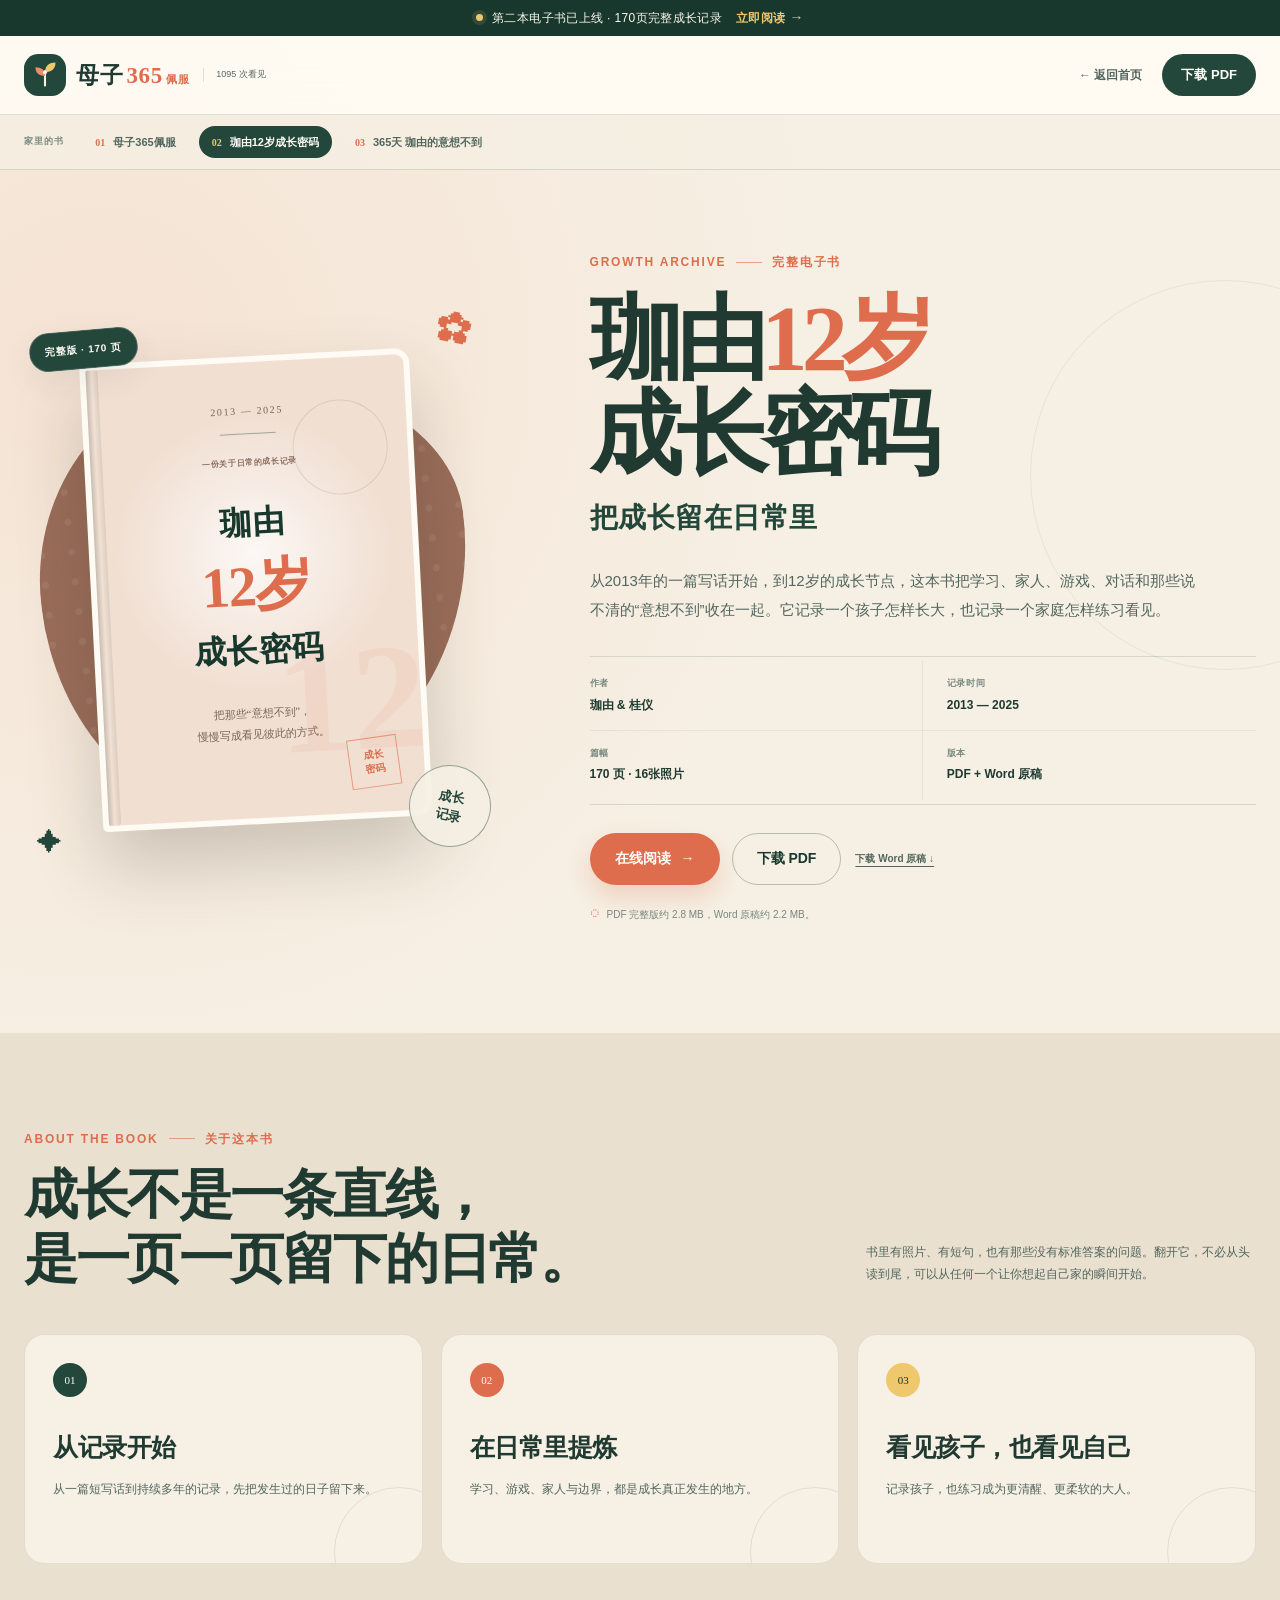
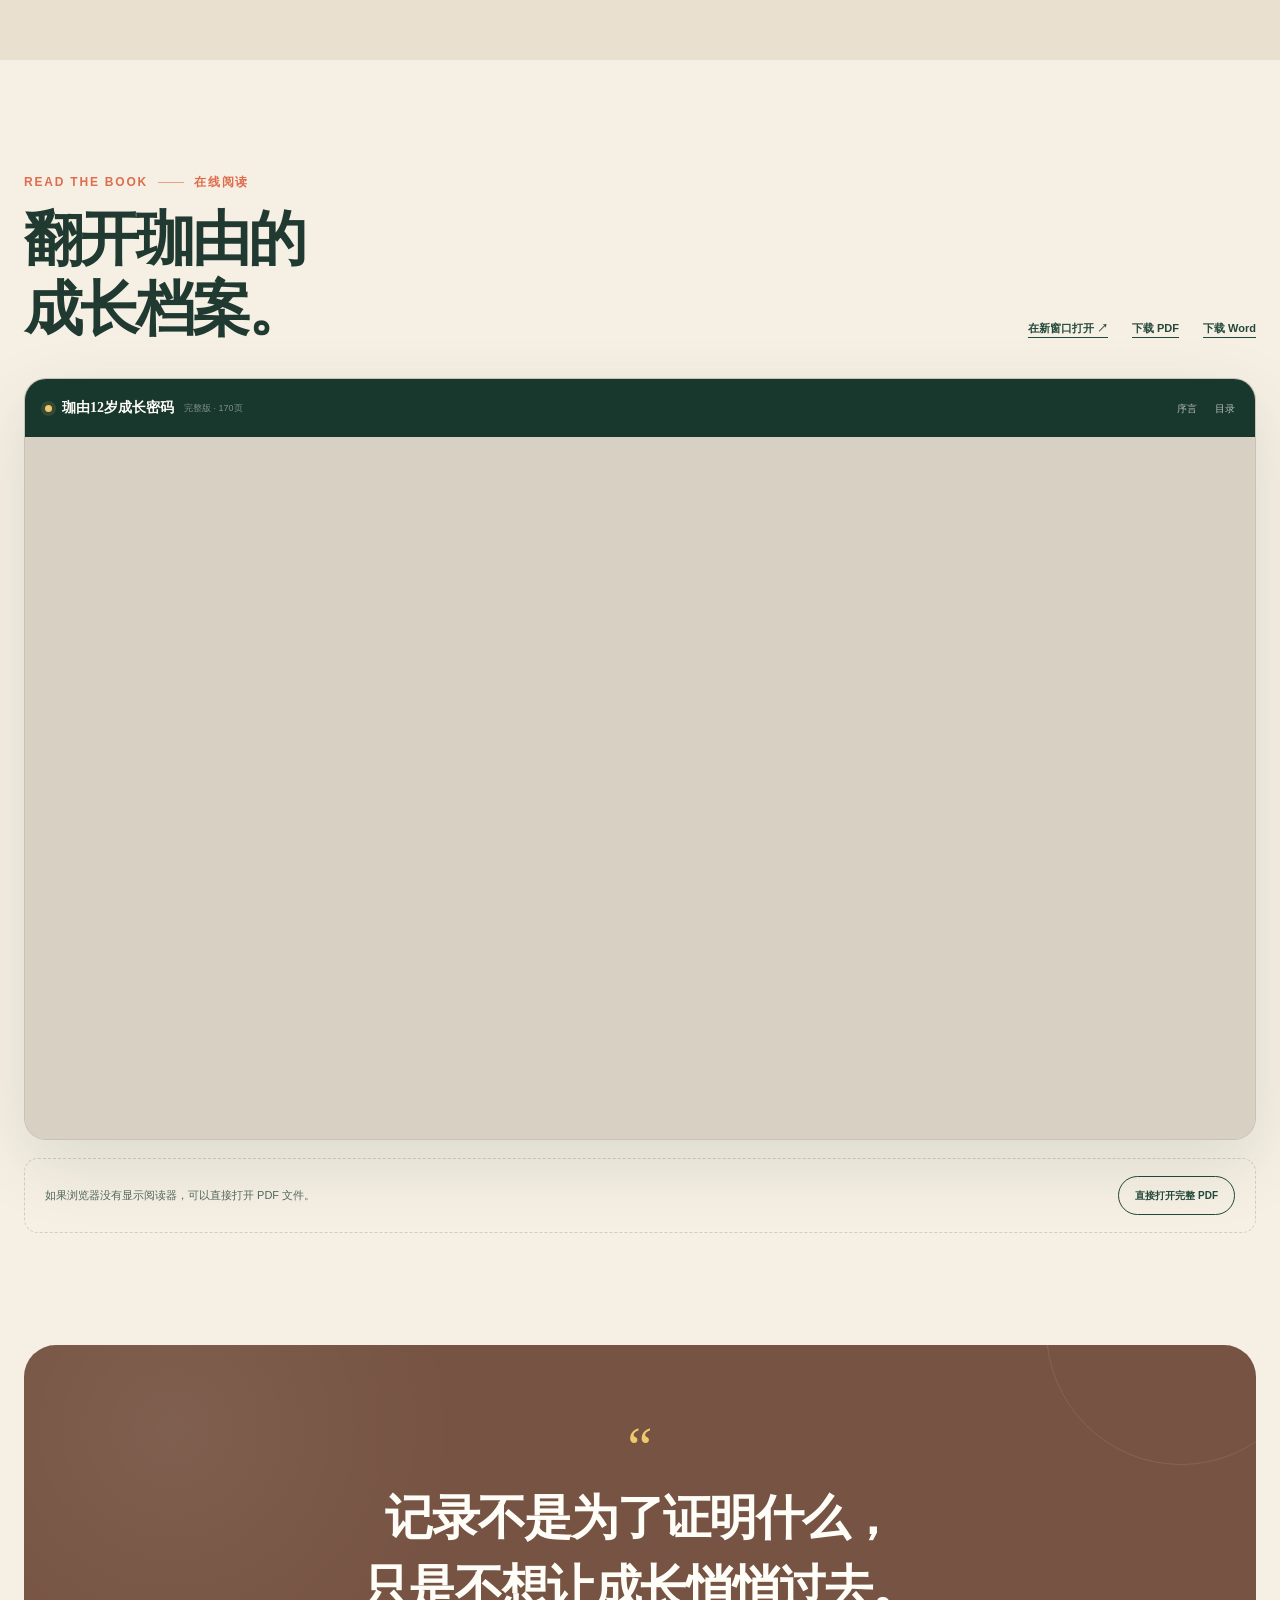
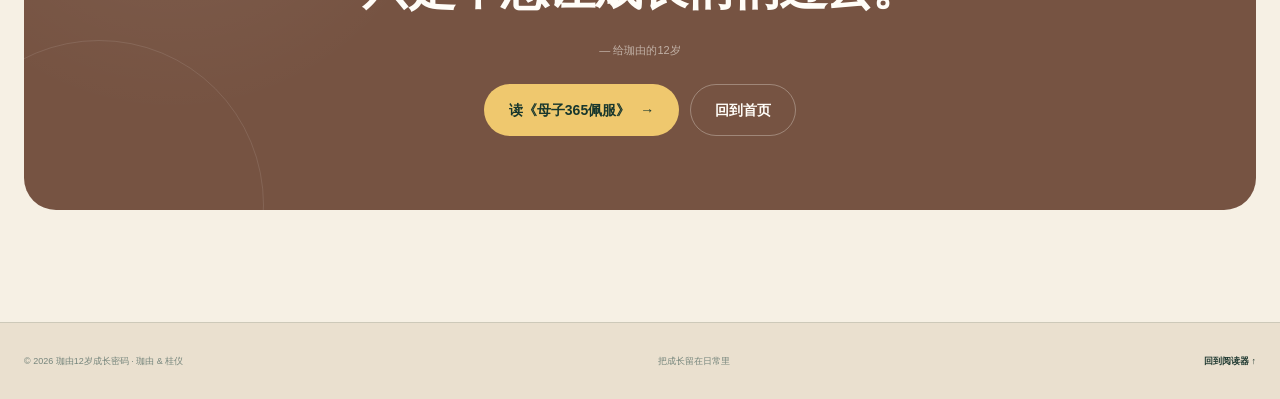
==== commit 4fadf6f3: "Add 365 unexpected book" ====
--- a/book-12.html
+++ b/book-12.html
@@ -52,6 +52,9 @@
       <a href="book-12.html" class="is-current" aria-current="page">
         <span>02</span> 珈由12岁成长密码
       </a>
+      <a href="book-unexpected.html">
+        <span>03</span> 365天 珈由的意想不到
+      </a>
     </div>
   </nav>
 
